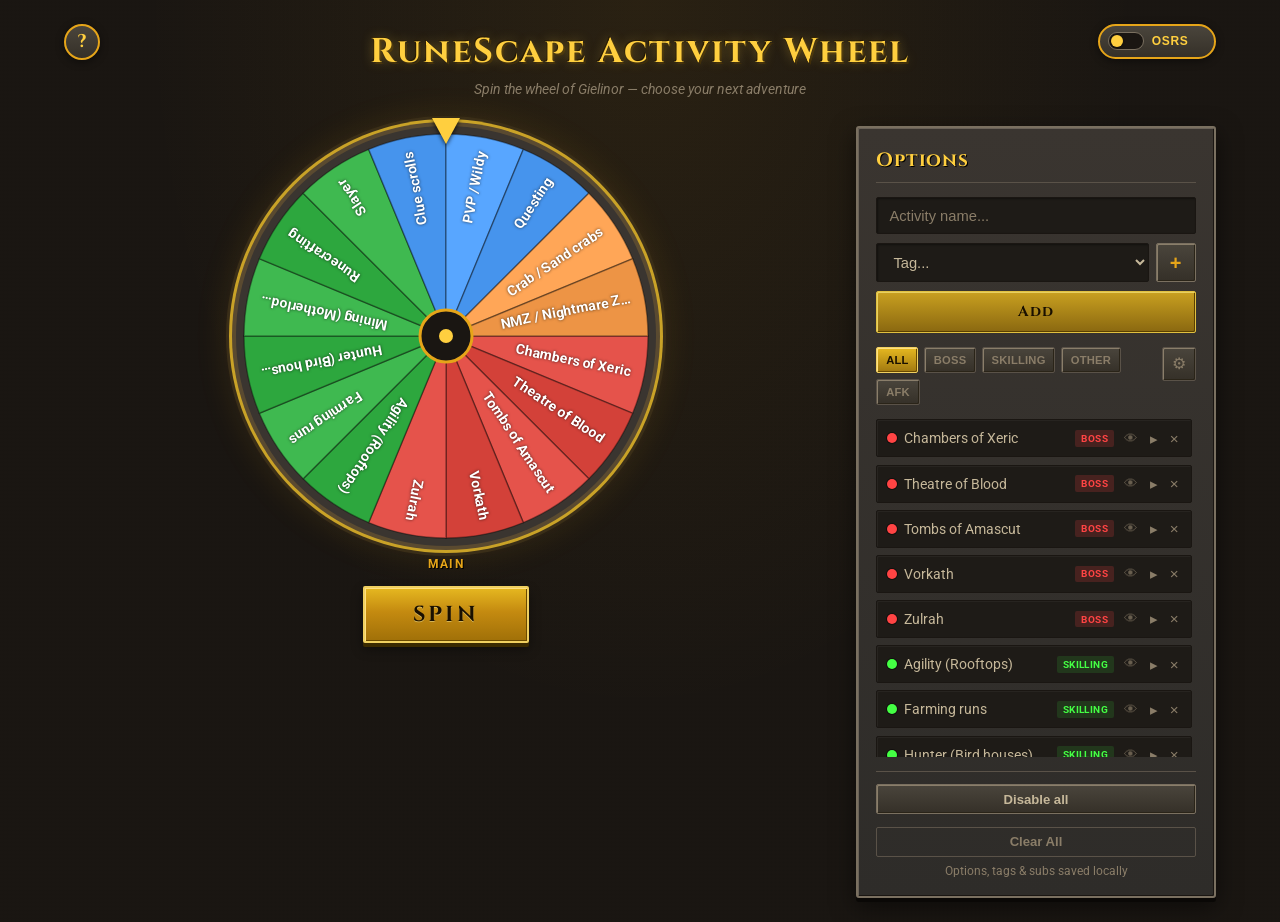
==== wheel.html @ d97ce2a7 "v9" ====
<!DOCTYPE html>
<html lang="en">
<head>
  <meta charset="UTF-8">
  <meta name="viewport" content="width=device-width, initial-scale=1.0">
  <title>RuneScape Activity Wheel</title>
  <style>
:root {
  /* OSRS-inspired palette */
  --bg-dark: #1a1612;
  --bg-panel: #2e2c29;
  --bg-card: #3a3530;
  --bg-input: #1e1b17;
  --border: #5a5248;
  --border-light: #7a7060;
  --border-dark: #1a1612;
  --text: #ffcf3f;
  --text-bright: #ffffa0;
  --text-muted: #c6b89a;
  --text-dim: #8a7d68;
  --accent: #e6a519;
  --accent-bright: #ffcf3f;
  --accent-dark: #b8860b;
  --boss: #ff4444;
  --boss-bg: rgba(255, 68, 68, 0.18);
  --skilling: #44ff44;
  --skilling-bg: rgba(68, 255, 68, 0.12);
  --other: #44aaff;
  --other-bg: rgba(68, 170, 255, 0.15);
  --afk: #ff9040;
  --afk-bg: rgba(255, 144, 64, 0.18);
  --sub: #c080ff;
  --sub-bg: rgba(192, 128, 255, 0.15);
  --danger: #ff3333;
  --radius: 3px;
  --shadow: 0 4px 0 #0a0806, 0 8px 24px rgba(0, 0, 0, 0.55);
  --bevel-light: inset 1px 1px 0 #6a6258, inset -1px -1px 0 #1a1612;
  --bevel-btn: inset 1px 1px 0 #8a7e6a, inset -1px -1px 0 #2a2418;
}

* {
  box-sizing: border-box;
  margin: 0;
  padding: 0;
}

body {
  font-family: 'Roboto', system-ui, sans-serif;
  background: var(--bg-dark);
  color: var(--text-muted);
  min-height: 100vh;
  /* Stone / dirt ground feel */
  background-color: #1a1612;
  background-image:
    radial-gradient(ellipse at 50% 0%, rgba(230, 165, 25, 0.08) 0%, transparent 55%),
    repeating-linear-gradient(
      0deg,
      transparent,
      transparent 3px,
      rgba(0, 0, 0, 0.03) 3px,
      rgba(0, 0, 0, 0.03) 4px
    ),
    repeating-linear-gradient(
      90deg,
      transparent,
      transparent 3px,
      rgba(0, 0, 0, 0.03) 3px,
      rgba(0, 0, 0, 0.03) 4px
    );
}

.app {
  max-width: 1200px;
  margin: 0 auto;
  padding: 1.5rem;
}

.header {
  text-align: center;
  margin-bottom: 1.75rem;
  position: relative;
  padding-top: 0.25rem;
}

.header h1 {
  font-family: 'Cinzel', serif;
  font-size: 2.15rem;
  font-weight: 700;
  color: var(--accent-bright);
  letter-spacing: 0.06em;
  text-shadow:
    0 0 12px rgba(255, 207, 63, 0.35),
    2px 2px 0 #3a2a0a,
    -1px -1px 0 #1a1000;
}

.help-btn {
  position: absolute;
  top: 0;
  left: 0;
  z-index: 20;
  width: 36px;
  height: 36px;
  border-radius: 50%;
  background: linear-gradient(180deg, #4a453c 0%, #353028 100%);
  border: 2px solid var(--accent);
  color: var(--accent-bright);
  font-family: 'Cinzel', serif;
  font-size: 1.15rem;
  font-weight: 700;
  cursor: pointer;
  box-shadow: 0 2px 8px rgba(0, 0, 0, 0.45);
  transition: filter 0.15s, box-shadow 0.15s;
  line-height: 1;
  padding: 0;
}

.help-btn:hover {
  filter: brightness(1.15);
  box-shadow: 0 0 12px rgba(230, 165, 25, 0.35);
}

@media (max-width: 640px) {
  .help-btn {
    position: static;
    margin: 0 auto 0.5rem;
  }
}

body[data-theme="modern"] .help-btn {
  background: var(--bg-card);
  border: 2px solid var(--accent);
  color: var(--accent);
  border-radius: 50%;
  box-shadow: 0 2px 8px rgba(0, 0, 0, 0.3);
  font-family: 'Roboto', system-ui, sans-serif;
}

.modal-card-help {
  width: min(520px, 94vw);
  max-height: min(80vh, 640px);
  display: flex;
  flex-direction: column;
}

.help-body {
  overflow-y: auto;
  padding-right: 0.25rem;
  margin: 0.25rem 0 0.75rem;
  text-align: left;
  flex: 1;
  min-height: 0;
}

.help-section {
  margin-bottom: 1rem;
}

.help-section:last-child {
  margin-bottom: 0.25rem;
}

.help-section h4 {
  font-family: 'Cinzel', serif;
  font-size: 0.95rem;
  color: var(--accent-bright, var(--accent));
  margin: 0 0 0.35rem;
  letter-spacing: 0.03em;
}

.help-section p,
.help-section li {
  font-size: 0.88rem;
  color: var(--text-muted, var(--text-dim));
  line-height: 1.45;
  margin: 0 0 0.35rem;
}

.help-section ul {
  margin: 0.25rem 0 0;
  padding-left: 1.2rem;
}

.help-section li {
  margin-bottom: 0.3rem;
}

.help-section strong {
  color: var(--text, var(--accent-bright));
  font-weight: 600;
}

body[data-theme="modern"] .help-section h4 {
  font-family: 'Roboto', system-ui, sans-serif;
  letter-spacing: 0;
}

.theme-toggle {
  position: absolute;
  top: 0;
  right: 0;
  z-index: 20;
  display: inline-flex;
  align-items: center;
  gap: 0.5rem;
  background: linear-gradient(180deg, #4a453c 0%, #353028 100%);
  border: 2px solid var(--accent);
  border-radius: 20px;
  padding: 0.4rem 0.7rem 0.4rem 0.45rem;
  cursor: pointer;
  color: var(--accent-bright);
  font-size: 0.75rem;
  font-weight: 700;
  letter-spacing: 0.06em;
  text-transform: uppercase;
  transition: filter 0.15s, box-shadow 0.15s;
  box-shadow: 0 2px 8px rgba(0, 0, 0, 0.45);
}

.theme-toggle:hover {
  filter: brightness(1.15);
  box-shadow: 0 0 12px rgba(230, 165, 25, 0.35);
}

.theme-toggle-track {
  width: 36px;
  height: 18px;
  border-radius: 10px;
  background: #1a1612;
  border: 1px solid var(--border-light);
  position: relative;
  flex-shrink: 0;
  transition: background 0.2s;
}

.theme-toggle-thumb {
  position: absolute;
  top: 2px;
  left: 2px;
  width: 12px;
  height: 12px;
  border-radius: 50%;
  background: var(--accent-bright);
  transition: transform 0.2s;
  box-shadow: 0 1px 3px rgba(0, 0, 0, 0.5);
}

body[data-theme="modern"] .theme-toggle-thumb {
  transform: translateX(16px);
}

body[data-theme="modern"] .theme-toggle-track {
  background: var(--accent);
}

.theme-toggle-text {
  min-width: 3.2rem;
  text-align: left;
}

.subtitle {
  color: var(--text-dim);
  margin-top: 0.4rem;
  font-size: 0.9rem;
  font-style: italic;
}

@media (max-width: 640px) {
  .theme-toggle {
    position: static;
    margin: 0 auto 0.75rem;
  }
}

.main {
  display: grid;
  grid-template-columns: 1fr 360px;
  gap: 1.75rem;
  align-items: start;
}

/* Wheels */
.wheel-section {
  display: flex;
  flex-direction: column;
  align-items: center;
  gap: 1.35rem;
}

.wheels-row {
  display: flex;
  align-items: center;
  justify-content: center;
  gap: 2rem;
  flex-wrap: wrap;
}

.wheel-container {
  position: relative;
  display: flex;
  flex-direction: column;
  align-items: center;
}

.wheel-container.main-wheel {
  width: 420px;
  height: 420px;
}

.wheel-container.sub-wheel {
  width: 260px;
  height: 260px;
}

.wheel-container.sub-wheel.hidden {
  display: none;
}

#wheelCanvas {
  border-radius: 50%;
  box-shadow:
    0 0 0 4px #5a4a30,
    0 0 0 7px #c9a227,
    0 0 0 10px #3a2e18,
    0 6px 0 #0a0806,
    0 0 40px rgba(230, 165, 25, 0.2);
  background: var(--bg-card);
  width: 100%;
  height: 100%;
}

#subWheelCanvas {
  border-radius: 50%;
  box-shadow:
    0 0 0 3px #4a3a55,
    0 0 0 6px #a070d0,
    0 0 0 8px #2a1a35,
    0 4px 0 #0a0806,
    0 0 28px rgba(192, 128, 255, 0.25);
  background: var(--bg-card);
  width: 100%;
  height: 100%;
}

.pointer {
  position: absolute;
  top: -8px;
  left: 50%;
  transform: translateX(-50%);
  width: 0;
  height: 0;
  border-left: 14px solid transparent;
  border-right: 14px solid transparent;
  border-top: 26px solid var(--accent-bright);
  filter: drop-shadow(0 2px 2px rgba(0, 0, 0, 0.7));
  z-index: 10;
}

.sub-pointer {
  border-left-width: 11px;
  border-right-width: 11px;
  border-top-width: 18px;
  border-top-color: var(--sub);
}

.wheel-label {
  position: absolute;
  bottom: -1.55rem;
  font-size: 0.72rem;
  font-weight: 700;
  text-transform: uppercase;
  letter-spacing: 0.1em;
  color: var(--accent);
  text-shadow: 1px 1px 0 #000;
}

.spin-btn {
  font-family: 'Cinzel', serif;
  font-size: 1.35rem;
  font-weight: 700;
  letter-spacing: 0.14em;
  padding: 0.75rem 3rem;
  background: linear-gradient(180deg, #e6b820 0%, #c48a10 45%, #a07008 100%);
  color: #1a1000;
  border: 2px solid #f0d060;
  border-radius: 2px;
  cursor: pointer;
  box-shadow:
    inset 1px 1px 0 #ffe080,
    inset -1px -1px 0 #6a4a00,
    0 4px 0 #3a2a00,
    0 6px 12px rgba(0, 0, 0, 0.4);
  transition: transform 0.1s, filter 0.1s, box-shadow 0.1s;
  margin-top: 1.1rem;
  text-shadow: 0 1px 0 rgba(255, 255, 200, 0.4);
}

.spin-btn:hover:not(:disabled) {
  filter: brightness(1.12);
  transform: translateY(-1px);
  box-shadow:
    inset 1px 1px 0 #ffe080,
    inset -1px -1px 0 #6a4a00,
    0 5px 0 #3a2a00,
    0 8px 16px rgba(0, 0, 0, 0.45);
}

.spin-btn:active:not(:disabled) {
  transform: translateY(2px);
  box-shadow:
    inset 1px 1px 0 #6a4a00,
    inset -1px -1px 0 #ffe080,
    0 2px 0 #3a2a00;
}

.spin-btn:disabled {
  opacity: 0.5;
  cursor: not-allowed;
  filter: grayscale(0.3);
}

.spin-row {
  display: flex;
  align-items: center;
  justify-content: center;
  gap: 0.85rem;
  flex-wrap: wrap;
  margin-top: 1.1rem;
}

.spin-btn {
  margin-top: 0;
}

.spin-sub-btn {
  background: linear-gradient(180deg, #b080e0 0%, #7030b0 45%, #502080 100%);
  border-color: #d0a0ff;
  color: #f8f0ff;
  box-shadow:
    inset 1px 1px 0 #e0c0ff,
    inset -1px -1px 0 #402060,
    0 4px 0 #2a1040,
    0 6px 12px rgba(0, 0, 0, 0.4);
  text-shadow: 0 1px 0 rgba(0, 0, 0, 0.35);
  font-size: 1.1rem;
  padding: 0.7rem 2.2rem;
}

.spin-sub-btn:hover:not(:disabled) {
  filter: brightness(1.12);
  box-shadow:
    inset 1px 1px 0 #e0c0ff,
    inset -1px -1px 0 #402060,
    0 5px 0 #2a1040,
    0 8px 16px rgba(0, 0, 0, 0.45);
}

.spin-sub-btn:active:not(:disabled) {
  transform: translateY(2px);
  box-shadow:
    inset 1px 1px 0 #402060,
    inset -1px -1px 0 #e0c0ff,
    0 2px 0 #2a1040;
}

.spin-sub-btn.hidden {
  display: none;
}

body[data-theme="modern"] .spin-sub-btn {
  background: linear-gradient(180deg, #c080ff 0%, #9050d0 100%);
  border: none;
  border-radius: 50px;
  color: #1a1a1a;
  box-shadow: 0 4px 16px rgba(192, 128, 255, 0.4);
  text-shadow: none;
}

body[data-theme="modern"] .spin-sub-btn:hover:not(:disabled) {
  box-shadow: 0 6px 20px rgba(192, 128, 255, 0.5);
  transform: translateY(-2px);
}

body[data-theme="modern"] .spin-sub-btn:active:not(:disabled) {
  transform: translateY(0);
  box-shadow: 0 4px 16px rgba(192, 128, 255, 0.4);
}

/* Result */
.result {
  text-align: center;
  padding: 1rem 1.4rem;
  background: var(--bg-panel);
  border: 2px solid var(--border-light);
  border-radius: var(--radius);
  min-width: 280px;
  box-shadow: var(--bevel-light), var(--shadow);
  animation: fadeIn 0.4s ease;
}

.result.hidden {
  display: none;
}

.result-label {
  display: block;
  font-size: 0.75rem;
  color: var(--text-dim);
  text-transform: uppercase;
  letter-spacing: 0.1em;
  margin-bottom: 0.35rem;
}

.result-main-line {
  display: flex;
  align-items: center;
  justify-content: center;
  gap: 0.55rem;
  flex-wrap: wrap;
}

.result-text {
  font-family: 'Cinzel', serif;
  font-size: 1.4rem;
  font-weight: 600;
  color: var(--text-bright);
  text-shadow: 1px 1px 0 #000;
}

.result-tag {
  display: inline-block;
  padding: 0.18rem 0.6rem;
  border-radius: 2px;
  font-size: 0.7rem;
  font-weight: 700;
  text-transform: uppercase;
  letter-spacing: 0.06em;
}

.result-tag.boss {
  background: var(--boss-bg);
  color: var(--boss);
  border: 1px solid var(--boss);
}

.result-tag.skilling {
  background: var(--skilling-bg);
  color: var(--skilling);
  border: 1px solid var(--skilling);
}

.result-tag.other {
  background: var(--other-bg);
  color: var(--other);
  border: 1px solid var(--other);
}

.result-tag.afk {
  background: var(--afk-bg);
  color: var(--afk);
  border: 1px solid var(--afk);
}

.result-tag.custom {
  border: 1px solid currentColor;
}

.result-sub-line {
  margin-top: 0.5rem;
  display: flex;
  align-items: center;
  justify-content: center;
  gap: 0.4rem;
}

.result-sub-line.hidden {
  display: none;
}

.result-arrow {
  color: var(--sub);
  font-size: 1.1rem;
  font-weight: 700;
}

.result-sub-text {
  font-family: 'Cinzel', serif;
  font-size: 1.15rem;
  font-weight: 600;
  color: var(--sub);
  text-shadow: 1px 1px 0 #000;
}

@keyframes fadeIn {
  from { opacity: 0; transform: translateY(6px); }
  to { opacity: 1; transform: translateY(0); }
}

/* Side panel — stone interface */
.sidepanel {
  background: linear-gradient(180deg, #3a3530 0%, #2e2c29 100%);
  border: 2px solid var(--border-light);
  border-radius: var(--radius);
  padding: 1.15rem;
  display: flex;
  flex-direction: column;
  gap: 0.9rem;
  box-shadow: var(--bevel-light), var(--shadow);
  max-height: calc(100vh - 8rem);
  height: calc(100vh - 8rem);
  position: sticky;
  top: 1.5rem;
  overflow: hidden;
}

.sidepanel h2 {
  font-family: 'Cinzel', serif;
  font-size: 1.2rem;
  color: var(--accent-bright);
  border-bottom: 1px solid var(--border);
  padding-bottom: 0.55rem;
  text-shadow: 1px 1px 0 #000;
  letter-spacing: 0.04em;
}

.add-form {
  display: flex;
  flex-direction: column;
  gap: 0.55rem;
}

.add-form input,
.add-form select {
  background: var(--bg-input);
  border: 1px solid var(--border-dark);
  border-radius: 2px;
  padding: 0.6rem 0.75rem;
  color: var(--text-muted);
  font-size: 0.92rem;
  outline: none;
  box-shadow: inset 1px 1px 2px rgba(0, 0, 0, 0.4);
  transition: border-color 0.15s;
}

.add-form input:focus,
.add-form select:focus {
  border-color: var(--accent);
  color: var(--text-bright);
}

.add-form input::placeholder {
  color: var(--text-dim);
}

.add-form select {
  cursor: pointer;
}

.tag-row {
  display: flex;
  gap: 0.4rem;
}

.tag-row select {
  flex: 1;
}

.new-tag-btn {
  width: 40px;
  flex-shrink: 0;
  background: linear-gradient(180deg, #4a453c 0%, #353028 100%);
  border: 1px solid var(--border-light);
  border-radius: 2px;
  color: var(--accent);
  font-size: 1.25rem;
  font-weight: 700;
  cursor: pointer;
  transition: all 0.15s;
  line-height: 1;
  box-shadow: var(--bevel-btn);
}

.new-tag-btn:hover {
  border-color: var(--accent-bright);
  color: var(--accent-bright);
  background: linear-gradient(180deg, #5a5040 0%, #3a3228 100%);
}

.add-btn {
  background: linear-gradient(180deg, #c9a020 0%, #8a6810 100%);
  color: #1a1000;
  border: 1px solid #e0c040;
  border-radius: 2px;
  padding: 0.65rem;
  font-weight: 700;
  font-size: 0.92rem;
  cursor: pointer;
  transition: filter 0.15s;
  box-shadow: inset 1px 1px 0 #e8d060, inset -1px -1px 0 #5a4000;
  font-family: 'Cinzel', serif;
  letter-spacing: 0.06em;
}

.add-btn:hover {
  filter: brightness(1.12);
}

.filter-row {
  display: flex;
  gap: 0.4rem;
  align-items: flex-start;
}

.filter-bar {
  display: flex;
  gap: 0.35rem;
  flex-wrap: wrap;
  flex: 1;
  min-width: 0; /* allow shrinking so children can ellipsis */
  overflow: hidden;
}

.filter-btn {
  flex: 0 1 auto;
  width: auto;
  max-width: 6.5rem; /* hard cap so long tag names always ellipsize */
  min-width: 0;
  background: linear-gradient(180deg, #4a453c 0%, #353028 100%);
  border: 1px solid var(--border);
  color: var(--text-dim);
  padding: 0.38rem 0.55rem;
  border-radius: 2px;
  font-size: 0.7rem;
  font-weight: 600;
  cursor: pointer;
  transition: all 0.15s;
  box-shadow: var(--bevel-btn);
  text-transform: uppercase;
  letter-spacing: 0.02em;
  overflow: hidden;
  text-overflow: ellipsis;
  white-space: nowrap;
  display: block; /* required for reliable ellipsis on <button> */
  box-sizing: border-box;
}

.filter-btn:hover {
  border-color: var(--border-light);
  color: var(--text-muted);
}

.filter-btn.active {
  background: linear-gradient(180deg, #e6b820 0%, #a07810 100%);
  border-color: #f0d060;
  color: #1a1000;
  box-shadow: inset 1px 1px 0 #ffe080, inset -1px -1px 0 #6a4a00;
}

.manage-tags-btn {
  flex-shrink: 0;
  width: 34px;
  height: 34px;
  background: linear-gradient(180deg, #4a453c 0%, #353028 100%);
  border: 1px solid var(--border);
  border-radius: 2px;
  color: var(--text-dim);
  font-size: 1rem;
  cursor: pointer;
  transition: all 0.15s;
  line-height: 1;
  box-shadow: var(--bevel-btn);
}

.manage-tags-btn:hover {
  border-color: var(--accent);
  color: var(--accent);
}

.options-list {
  list-style: none;
  overflow-y: auto;
  overflow-x: hidden;
  flex: 1 1 auto;
  min-height: 0;
  display: flex;
  flex-direction: column;
  gap: 0.45rem;
  padding-right: 4px;
}

.options-list::-webkit-scrollbar {
  width: 8px;
}

.options-list::-webkit-scrollbar-track {
  background: #1a1612;
  border-radius: 2px;
}

.options-list::-webkit-scrollbar-thumb {
  background: linear-gradient(180deg, #c9a227 0%, #8a6810 100%);
  border-radius: 2px;
  border: 1px solid #5a4a20;
}

/* Option items */
.option-item {
  background: var(--bg-input);
  border: 1px solid var(--border-dark);
  border-radius: 2px;
  overflow: hidden;
  animation: fadeIn 0.25s ease;
  flex-shrink: 0;
  box-shadow: inset 1px 1px 0 rgba(255, 255, 255, 0.04);
}

.option-row {
  display: flex;
  align-items: center;
  gap: 0.45rem;
  padding: 0.5rem 0.6rem;
}

.option-item .tag-dot {
  width: 10px;
  height: 10px;
  border-radius: 50%;
  flex-shrink: 0;
  box-shadow: 0 0 0 1px rgba(0, 0, 0, 0.5);
}

.option-item .tag-dot.boss { background: var(--boss); }
.option-item .tag-dot.skilling { background: var(--skilling); }
.option-item .tag-dot.other { background: var(--other); }
.option-item .tag-dot.afk { background: var(--afk); }

.option-item .name {
  flex: 1;
  font-size: 0.88rem;
  color: var(--text-muted);
  overflow: hidden;
  text-overflow: ellipsis;
  white-space: nowrap;
}

.option-item .tag-label {
  font-size: 0.65rem;
  text-transform: uppercase;
  letter-spacing: 0.04em;
  padding: 0.12rem 0.38rem;
  border-radius: 2px;
  font-weight: 700;
  flex-shrink: 0;
}

.option-item .tag-label.boss {
  background: var(--boss-bg);
  color: var(--boss);
}

.option-item .tag-label.skilling {
  background: var(--skilling-bg);
  color: var(--skilling);
}

.option-item .tag-label.other {
  background: var(--other-bg);
  color: var(--other);
}

.option-item .tag-label.afk {
  background: var(--afk-bg);
  color: var(--afk);
}

.option-item .sub-count {
  font-size: 0.68rem;
  color: var(--sub);
  background: var(--sub-bg);
  border: 1px solid rgba(192, 128, 255, 0.35);
  padding: 0.08rem 0.35rem;
  border-radius: 2px;
  font-weight: 700;
  flex-shrink: 0;
}

.option-item .load-sub-btn {
  background: transparent;
  border: none;
  cursor: pointer;
  font-size: 0.9rem;
  line-height: 1;
  padding: 0.15rem;
  border-radius: 2px;
  flex-shrink: 0;
  opacity: 0.75;
  transition: opacity 0.15s, background 0.15s;
}

.option-item .load-sub-btn:hover {
  opacity: 1;
  background: var(--sub-bg);
}

.option-item .expand-btn,
.option-item .remove-btn {
  background: transparent;
  border: none;
  color: var(--text-dim);
  cursor: pointer;
  font-size: 0.95rem;
  line-height: 1;
  padding: 0.15rem;
  border-radius: 2px;
  transition: color 0.15s, background 0.15s;
  flex-shrink: 0;
}

.option-item .expand-btn:hover {
  color: var(--sub);
  background: var(--sub-bg);
}

.option-item .expand-btn.open {
  color: var(--sub);
}

.option-item .remove-btn:hover {
  color: var(--danger);
  background: rgba(255, 51, 51, 0.15);
}

/* Sub-options */
.subs-panel {
  display: none;
  border-top: 1px solid var(--border-dark);
  background: rgba(0, 0, 0, 0.25);
  padding: 0.55rem 0.65rem 0.7rem;
}

.subs-panel.open {
  display: block;
}

.subs-list {
  list-style: none;
  display: flex;
  flex-direction: column;
  gap: 0.3rem;
  margin-bottom: 0.5rem;
}

.sub-item {
  display: flex;
  align-items: center;
  gap: 0.4rem;
  font-size: 0.82rem;
  padding: 0.28rem 0.4rem;
  background: var(--bg-card);
  border-radius: 2px;
  border: 1px solid transparent;
  color: var(--text-muted);
}

.sub-item .sub-name {
  flex: 1;
  overflow: hidden;
  text-overflow: ellipsis;
  white-space: nowrap;
}

.sub-item .sub-remove {
  background: transparent;
  border: none;
  color: var(--text-dim);
  cursor: pointer;
  font-size: 0.9rem;
  padding: 0 0.12rem;
  border-radius: 2px;
  line-height: 1;
}

.sub-item .sub-remove:hover {
  color: var(--danger);
}

.subs-empty {
  font-size: 0.78rem;
  color: var(--text-dim);
  margin-bottom: 0.45rem;
  font-style: italic;
}

.sub-add-form {
  display: flex;
  gap: 0.35rem;
}

.sub-add-form input {
  flex: 1;
  background: var(--bg-dark);
  border: 1px solid var(--border-dark);
  border-radius: 2px;
  padding: 0.35rem 0.5rem;
  color: var(--text-muted);
  font-size: 0.82rem;
  outline: none;
}

.sub-add-form input:focus {
  border-color: var(--sub);
}

.sub-add-form button {
  background: linear-gradient(180deg, #a070d0 0%, #6030a0 100%);
  color: #f8f0ff;
  border: 1px solid #c090e0;
  border-radius: 2px;
  padding: 0.35rem 0.6rem;
  font-size: 0.75rem;
  font-weight: 700;
  cursor: pointer;
  white-space: nowrap;
}

.sub-add-form button:hover {
  filter: brightness(1.1);
}

.empty-state {
  text-align: center;
  color: var(--text-dim);
  font-size: 0.88rem;
  padding: 2rem 1rem;
}

.sidepanel h2,
.add-form,
.filter-row,
.sidepanel-footer {
  flex-shrink: 0;
}

.sidepanel-footer {
  border-top: 1px solid var(--border);
  padding-top: 0.75rem;
  display: flex;
  flex-direction: column;
  gap: 0.45rem;
  align-items: center;
}

.toggle-all-btn {
  background: linear-gradient(180deg, #4a453c 0%, #353028 100%);
  border: 1px solid var(--border-light);
  color: var(--text-muted);
  padding: 0.4rem 1rem;
  border-radius: 2px;
  font-size: 0.82rem;
  cursor: pointer;
  transition: all 0.15s;
  width: 100%;
  font-weight: 600;
  box-shadow: var(--bevel-btn);
  margin-bottom: 0.35rem;
}

.toggle-all-btn:hover:not(:disabled) {
  border-color: var(--accent);
  color: var(--accent-bright, var(--accent));
}

.toggle-all-btn:disabled {
  opacity: 0.45;
  cursor: not-allowed;
}

body[data-theme="modern"] .toggle-all-btn {
  background: var(--bg-card);
  border: 1px solid var(--border);
  border-radius: 6px;
  box-shadow: none;
  color: var(--text-dim);
}

body[data-theme="modern"] .toggle-all-btn:hover:not(:disabled) {
  border-color: var(--accent);
  color: var(--accent);
}

.option-item.is-hidden {
  opacity: 0.45;
  filter: grayscale(0.55);
}

.option-item.is-hidden .name {
  text-decoration: line-through;
  color: var(--text-dim);
}

.option-item .visibility-btn.is-off {
  opacity: 1;
  color: var(--text-dim);
}

.option-item .visibility-btn {

  background: transparent;
  border: none;
  cursor: pointer;
  font-size: 0.85rem;
  line-height: 1;
  padding: 0.15rem;
  border-radius: 2px;
  flex-shrink: 0;
  opacity: 0.7;
  transition: opacity 0.15s, background 0.15s;
  color: var(--text-dim);
}

.option-item .visibility-btn:hover {
  opacity: 1;
  background: rgba(240, 180, 41, 0.12);
  color: var(--accent-bright, var(--accent));
}

.clear-btn {
  background: transparent;
  border: 1px solid var(--border);
  color: var(--text-dim);
  padding: 0.4rem 1rem;
  border-radius: 2px;
  font-size: 0.82rem;
  cursor: pointer;
  transition: all 0.15s;
  width: 100%;
  font-weight: 600;
}

.clear-btn:hover {
  border-color: var(--danger);
  color: var(--danger);
  background: rgba(255, 51, 51, 0.1);
}

.hint {
  font-size: 0.72rem;
  color: var(--text-dim);
}

/* Modal */
.modal {
  position: fixed;
  inset: 0;
  z-index: 100;
  display: flex;
  align-items: center;
  justify-content: center;
  padding: 1rem;
}

.modal.hidden {
  display: none;
}

.modal-backdrop {
  position: absolute;
  inset: 0;
  background: rgba(10, 8, 6, 0.75);
}

.modal-card {
  position: relative;
  background: linear-gradient(180deg, #3a3530 0%, #2e2c29 100%);
  border: 2px solid var(--border-light);
  border-radius: var(--radius);
  padding: 1.3rem 1.4rem;
  width: 100%;
  max-width: 340px;
  box-shadow: var(--bevel-light), var(--shadow);
  animation: fadeIn 0.2s ease;
}

.modal-card-wide {
  max-width: 400px;
}

.modal-card h3 {
  font-family: 'Cinzel', serif;
  font-size: 1.1rem;
  color: var(--accent-bright);
  margin-bottom: 0.9rem;
  text-shadow: 1px 1px 0 #000;
}

.modal-card input {
  width: 100%;
  background: var(--bg-input);
  border: 1px solid var(--border-dark);
  border-radius: 2px;
  padding: 0.65rem 0.75rem;
  color: var(--text-muted);
  font-size: 0.92rem;
  outline: none;
  margin-bottom: 0.9rem;
  box-shadow: inset 1px 1px 2px rgba(0, 0, 0, 0.4);
}

.modal-card input:focus {
  border-color: var(--accent);
  color: var(--text-bright);
}

.modal-hint {
  font-size: 0.78rem;
  color: var(--text-dim);
  margin-bottom: 0.9rem;
  line-height: 1.4;
}

.modal-actions {
  display: flex;
  gap: 0.5rem;
  justify-content: flex-end;
}

.modal-cancel {
  background: linear-gradient(180deg, #4a453c 0%, #353028 100%);
  border: 1px solid var(--border);
  color: var(--text-dim);
  padding: 0.45rem 0.9rem;
  border-radius: 2px;
  font-size: 0.85rem;
  cursor: pointer;
  font-weight: 600;
  box-shadow: var(--bevel-btn);
}

.modal-cancel:hover {
  border-color: var(--border-light);
  color: var(--text-muted);
}

.modal-confirm {
  background: linear-gradient(180deg, #c9a020 0%, #8a6810 100%);
  border: 1px solid #e0c040;
  color: #1a1000;
  padding: 0.45rem 1rem;
  border-radius: 2px;
  font-size: 0.85rem;
  font-weight: 700;
  cursor: pointer;
  box-shadow: inset 1px 1px 0 #e8d060, inset -1px -1px 0 #5a4000;
}

.modal-confirm:hover {
  filter: brightness(1.1);
}

.manage-tags-list {
  list-style: none;
  display: flex;
  flex-direction: column;
  gap: 0.4rem;
  max-height: 320px;
  overflow-y: auto;
  margin-bottom: 0.9rem;
}

.manage-tag-item {
  display: flex;
  align-items: center;
  gap: 0.55rem;
  background: var(--bg-input);
  border: 1px solid var(--border-dark);
  border-radius: 2px;
  padding: 0.5rem 0.7rem;
}

.manage-tag-dot {
  width: 12px;
  height: 12px;
  border-radius: 50%;
  flex-shrink: 0;
  box-shadow: 0 0 0 1px rgba(0, 0, 0, 0.4);
}

.manage-tag-name {
  flex: 1;
  font-size: 0.88rem;
  font-weight: 600;
  color: var(--text-muted);
}

.manage-tag-meta {
  font-size: 0.68rem;
  color: var(--text-dim);
  text-transform: uppercase;
  letter-spacing: 0.04em;
}

.manage-tag-delete {
  background: transparent;
  border: 1px solid transparent;
  color: var(--text-dim);
  cursor: pointer;
  font-size: 0.8rem;
  font-weight: 600;
  padding: 0.22rem 0.45rem;
  border-radius: 2px;
  transition: all 0.15s;
}

.manage-tag-delete:hover:not(:disabled) {
  color: var(--danger);
  border-color: var(--danger);
  background: rgba(255, 51, 51, 0.1);
}

.manage-tag-delete:disabled {
  opacity: 0.35;
  cursor: not-allowed;
}

.manage-tags-empty {
  text-align: center;
  color: var(--text-dim);
  font-size: 0.88rem;
  padding: 1.4rem 0.5rem;
}

/* Responsive */
@media (max-width: 980px) {
  .main {
    grid-template-columns: 1fr;
  }

  .wheel-container.main-wheel {
    width: 340px;
    height: 340px;
  }

  .wheel-container.sub-wheel {
    width: 220px;
    height: 220px;
  }

  .sidepanel {
    position: static;
    max-height: none;
    height: auto;
    overflow: visible;
  }

  .options-list {
    max-height: 360px;
    min-height: 120px;
  }

  .header h1 {
    font-size: 1.65rem;
  }
}

@media (max-width: 480px) {
  .wheel-container.main-wheel {
    width: 280px;
    height: 280px;
  }

  .wheel-container.sub-wheel {
    width: 180px;
    height: 180px;
  }

  .app {
    padding: 1rem;
  }

  .wheels-row {
    gap: 1.5rem;
  }
}

/* ============================================================
   Modern theme (previous dark UI)
   ============================================================ */
body[data-theme="modern"] {
  --bg-dark: #0d1117;
  --bg-panel: #161b22;
  --bg-card: #21262d;
  --bg-input: #0d1117;
  --border: #30363d;
  --border-light: #484f58;
  --border-dark: #21262d;
  --text: #e6edf3;
  --text-bright: #f0f6fc;
  --text-muted: #e6edf3;
  --text-dim: #8b949e;
  --accent: #f0b429;
  --accent-bright: #f0b429;
  --accent-dark: #d4a017;
  --boss: #e5534b;
  --boss-bg: rgba(229, 83, 75, 0.15);
  --skilling: #3fb950;
  --skilling-bg: rgba(63, 185, 80, 0.15);
  --other: #58a6ff;
  --other-bg: rgba(88, 166, 255, 0.15);
  --afk: #ffa657;
  --afk-bg: rgba(255, 166, 87, 0.15);
  --sub: #d2a8ff;
  --sub-bg: rgba(210, 168, 255, 0.15);
  --danger: #f85149;
  --radius: 10px;
  --shadow: 0 8px 24px rgba(0, 0, 0, 0.4);
  --bevel-light: none;
  --bevel-btn: none;
  background-color: #0d1117;
  background-image:
    radial-gradient(ellipse at 20% 20%, rgba(240, 180, 41, 0.06) 0%, transparent 50%),
    radial-gradient(ellipse at 80% 80%, rgba(88, 166, 255, 0.05) 0%, transparent 50%);
  color: var(--text-muted);
}

body[data-theme="modern"] .header h1 {
  text-shadow: 0 0 20px rgba(240, 180, 41, 0.3);
  letter-spacing: 0.04em;
}

body[data-theme="modern"] .subtitle {
  font-style: normal;
}

body[data-theme="modern"] #wheelCanvas {
  box-shadow: var(--shadow), 0 0 0 5px var(--border), 0 0 36px rgba(240, 180, 41, 0.15);
  border-radius: 50%;
}

body[data-theme="modern"] #subWheelCanvas {
  box-shadow: var(--shadow), 0 0 0 4px var(--border), 0 0 24px rgba(210, 168, 255, 0.2);
}

body[data-theme="modern"] .pointer {
  border-top-color: var(--accent);
}

body[data-theme="modern"] .spin-btn {
  background: linear-gradient(180deg, var(--accent) 0%, #d4a017 100%);
  color: #1a1a1a;
  border: none;
  border-radius: 50px;
  box-shadow: 0 4px 16px rgba(240, 180, 41, 0.4);
  text-shadow: none;
  letter-spacing: 0.12em;
}

body[data-theme="modern"] .spin-btn:hover:not(:disabled) {
  filter: brightness(1.08);
  transform: translateY(-2px);
  box-shadow: 0 6px 20px rgba(240, 180, 41, 0.5);
}

body[data-theme="modern"] .spin-btn:active:not(:disabled) {
  transform: translateY(0);
  box-shadow: 0 4px 16px rgba(240, 180, 41, 0.4);
}

body[data-theme="modern"] .result {
  border: 1px solid var(--border);
  border-radius: var(--radius);
  box-shadow: none;
  background: var(--bg-panel);
}

body[data-theme="modern"] .result-text {
  text-shadow: none;
  color: var(--text);
}

body[data-theme="modern"] .result-sub-text {
  text-shadow: none;
}

body[data-theme="modern"] .result-tag {
  border-radius: 20px;
}

body[data-theme="modern"] .sidepanel {
  background: var(--bg-panel);
  border: 1px solid var(--border);
  border-radius: 12px;
  box-shadow: var(--shadow);
}

body[data-theme="modern"] .sidepanel h2 {
  text-shadow: none;
  color: var(--accent);
}

body[data-theme="modern"] .add-form input,
body[data-theme="modern"] .add-form select {
  background: var(--bg-card);
  border: 1px solid var(--border);
  border-radius: 6px;
  box-shadow: none;
  color: var(--text);
}

body[data-theme="modern"] .add-form input:focus,
body[data-theme="modern"] .add-form select:focus {
  border-color: var(--accent);
}

body[data-theme="modern"] .new-tag-btn {
  background: var(--bg-card);
  border: 1px solid var(--border);
  border-radius: 6px;
  box-shadow: none;
  color: var(--text-dim);
}

body[data-theme="modern"] .new-tag-btn:hover {
  border-color: var(--accent);
  color: var(--accent);
  background: rgba(240, 180, 41, 0.1);
}

body[data-theme="modern"] .add-btn {
  background: var(--accent);
  color: #1a1a1a;
  border: none;
  border-radius: 6px;
  box-shadow: none;
  font-family: 'Roboto', system-ui, sans-serif;
  letter-spacing: 0;
}

body[data-theme="modern"] .filter-btn {
  background: var(--bg-card);
  border: 1px solid var(--border);
  border-radius: 6px;
  box-shadow: none;
  color: var(--text-dim);
  text-transform: none;
  letter-spacing: 0;
  font-weight: 500;
}

body[data-theme="modern"] .filter-btn:hover {
  border-color: var(--text-dim);
  color: var(--text);
}

body[data-theme="modern"] .filter-btn.active {
  background: var(--accent);
  border-color: var(--accent);
  color: #1a1a1a;
  box-shadow: none;
}

body[data-theme="modern"] .manage-tags-btn {
  background: var(--bg-card);
  border: 1px solid var(--border);
  border-radius: 6px;
  box-shadow: none;
}

body[data-theme="modern"] .manage-tags-btn:hover {
  border-color: var(--accent);
  color: var(--accent);
}

body[data-theme="modern"] .option-item {
  background: var(--bg-card);
  border: 1px solid var(--border);
  border-radius: 8px;
  box-shadow: none;
}

body[data-theme="modern"] .option-item .name {
  color: var(--text);
}

body[data-theme="modern"] .option-item .tag-label {
  border-radius: 4px;
}

body[data-theme="modern"] .subs-panel {
  background: rgba(0, 0, 0, 0.2);
  border-top-color: var(--border);
}

body[data-theme="modern"] .sub-item {
  background: var(--bg-panel);
  border-radius: 5px;
  color: var(--text);
}

body[data-theme="modern"] .sub-add-form input {
  background: var(--bg-dark);
  border: 1px solid var(--border);
  border-radius: 5px;
  color: var(--text);
}

body[data-theme="modern"] .sub-add-form button {
  background: var(--sub);
  color: #1a1a1a;
  border: none;
  border-radius: 5px;
}

body[data-theme="modern"] .clear-btn {
  border-radius: 6px;
}

body[data-theme="modern"] .options-list::-webkit-scrollbar-thumb {
  background: var(--border);
  border: none;
  border-radius: 3px;
}

body[data-theme="modern"] .options-list::-webkit-scrollbar-track {
  background: transparent;
}

body[data-theme="modern"] .modal-card {
  background: var(--bg-panel);
  border: 1px solid var(--border);
  border-radius: 12px;
  box-shadow: var(--shadow);
}

body[data-theme="modern"] .modal-card h3 {
  text-shadow: none;
  color: var(--accent);
}

body[data-theme="modern"] .modal-card input {
  background: var(--bg-card);
  border: 1px solid var(--border);
  border-radius: 6px;
  box-shadow: none;
  color: var(--text);
}

body[data-theme="modern"] .modal-cancel {
  background: transparent;
  border: 1px solid var(--border);
  border-radius: 6px;
  box-shadow: none;
}

body[data-theme="modern"] .modal-confirm {
  background: var(--accent);
  border: none;
  border-radius: 6px;
  box-shadow: none;
}

body[data-theme="modern"] .manage-tag-item {
  background: var(--bg-card);
  border: 1px solid var(--border);
  border-radius: 8px;
}

body[data-theme="modern"] .manage-tag-name {
  color: var(--text);
}

body[data-theme="modern"] .theme-toggle {
  border-radius: 20px;
  background: var(--bg-card);
  border: 2px solid var(--accent);
  color: var(--accent);
  box-shadow: 0 2px 8px rgba(0, 0, 0, 0.3);
}

body[data-theme="modern"] .wheel-label {
  color: var(--text-dim);
  text-shadow: none;
}

  </style>
  <link rel="preconnect" href="https://fonts.googleapis.com">
  <link rel="preconnect" href="https://fonts.gstatic.com" crossorigin>
  <link href="https://fonts.googleapis.com/css2?family=Cinzel:wght@400;600;700&family=Roboto:wght@400;500;700&display=swap" rel="stylesheet">
</head>
<body data-theme="osrs">
  <div class="app">
    <header class="header">
      <button type="button" id="helpBtn" class="help-btn" title="Help" aria-label="Open help">?</button>
      <button type="button" id="themeToggle" class="theme-toggle" title="Switch between OSRS and Modern theme" aria-label="Switch theme">
        <span class="theme-toggle-track">
          <span class="theme-toggle-thumb"></span>
        </span>
        <span class="theme-toggle-text" id="themeToggleText">OSRS</span>
      </button>
      <h1>RuneScape Activity Wheel</h1>
      <p class="subtitle">Spin the wheel of Gielinor — choose your next adventure</p>
    </header>

    <main class="main">
      <section class="wheel-section">
        <div class="wheels-row">
          <div class="wheel-container main-wheel">
            <canvas id="wheelCanvas" width="500" height="500"></canvas>
            <div class="pointer"></div>
            <span class="wheel-label">Main</span>
          </div>

          <div id="subWheelWrap" class="wheel-container sub-wheel hidden">
            <canvas id="subWheelCanvas" width="280" height="280"></canvas>
            <div class="pointer sub-pointer"></div>
            <span class="wheel-label" id="subWheelLabel">Sub</span>
          </div>
        </div>

        <div class="spin-row">
          <button id="spinBtn" class="spin-btn">SPIN</button>
          <button id="spinSubBtn" class="spin-btn spin-sub-btn hidden">SPIN SUB</button>
        </div>

        <div id="result" class="result hidden">
          <span class="result-label">Selected:</span>
          <div class="result-main-line">
            <span id="resultText" class="result-text"></span>
            <span id="resultTag" class="result-tag"></span>
          </div>
          <div id="resultSubLine" class="result-sub-line hidden">
            <span class="result-arrow">→</span>
            <span id="resultSubText" class="result-sub-text"></span>
          </div>
        </div>
      </section>

      <aside class="sidepanel">
        <h2>Options</h2>
        
        <form id="addForm" class="add-form">
          <input type="text" id="optionName" placeholder="Activity name..." required maxlength="40" autocomplete="off">
          <div class="tag-row">
            <select id="optionTag" required>
              <!-- filled by JS -->
            </select>
            <button type="button" id="newTagBtn" class="new-tag-btn" title="Create custom tag">+</button>
          </div>
          <button type="submit" class="add-btn">Add</button>
        </form>

        <div class="filter-row">
          <div id="filterBar" class="filter-bar">
            <!-- filled by JS -->
          </div>
          <button type="button" id="manageTagsBtn" class="manage-tags-btn" title="Manage tags">⚙</button>
        </div>

        <ul id="optionsList" class="options-list"></ul>

        <div class="sidepanel-footer">
          <button type="button" id="toggleAllBtn" class="toggle-all-btn">Disable all</button>
          <button id="clearBtn" class="clear-btn">Clear All</button>
          <p class="hint">Options, tags &amp; subs saved locally</p>
        </div>
      </aside>
    </main>
  </div>

  <!-- Create tag modal -->
  <div id="tagModal" class="modal hidden">
    <div class="modal-backdrop" data-close></div>
    <div class="modal-card">
      <h3>Create custom tag</h3>
      <form id="tagForm">
        <input type="text" id="newTagName" placeholder="Tag name..." required maxlength="20" autocomplete="off">
        <div class="modal-actions">
          <button type="button" class="modal-cancel" data-close>Cancel</button>
          <button type="submit" class="modal-confirm">Create</button>
        </div>
      </form>
    </div>
  </div>

  <!-- Manage tags modal -->
  <div id="manageTagsModal" class="modal hidden">
    <div class="modal-backdrop" data-close-manage></div>
    <div class="modal-card modal-card-wide">
      <h3>Manage tags</h3>
      <p class="modal-hint">Built-in tags cannot be deleted. Deleting a custom tag reassigns its activities to <strong>Other</strong>.</p>
      <ul id="manageTagsList" class="manage-tags-list"></ul>
      <div class="modal-actions">
        <button type="button" class="modal-cancel" data-close-manage>Close</button>
      </div>
    </div>
  </div>

  <!-- Help modal -->
  <div id="helpModal" class="modal hidden">
    <div class="modal-backdrop" data-close-help></div>
    <div class="modal-card modal-card-help">
      <h3>How to use</h3>
      <div class="help-body">
        <section class="help-section">
          <h4>Main wheel</h4>
          <p>Press <strong>SPIN</strong> to randomly pick an activity from the options currently on the wheel. The result is whatever lands under the pointer at the top.</p>
        </section>
        <section class="help-section">
          <h4>Sub-wheels</h4>
          <p>Some activities have sub-options (e.g. Runecrafting → specific runes). After the main wheel lands on one of those, a smaller <strong>sub-wheel</strong> appears and spins automatically.</p>
          <ul>
            <li>Click <strong>🎡</strong> on an activity to load its sub-wheel without spinning the main wheel.</li>
            <li>Press <strong>SPIN SUB</strong> to spin the sub-wheel on its own.</li>
            <li>Use <strong>▸</strong> on an activity to expand it and add or remove sub-options.</li>
          </ul>
        </section>
        <section class="help-section">
          <h4>Adding activities</h4>
          <p>Type a name, pick a tag, and click <strong>Add</strong>. Options are saved in your browser (local storage).</p>
        </section>
        <section class="help-section">
          <h4>Tags &amp; filters</h4>
          <ul>
            <li>Built-in tags: <strong>Boss</strong>, <strong>Skilling</strong>, <strong>Other</strong>, <strong>AFK</strong>.</li>
            <li>Click <strong>+</strong> next to the tag dropdown to create a custom tag.</li>
            <li>Click the <strong>⚙</strong> gear to manage or delete custom tags.</li>
            <li>Filter buttons can be multi-selected (e.g. Boss + Skilling). <strong>All</strong> clears the filter.</li>
          </ul>
        </section>
        <section class="help-section">
          <h4>Show / hide activities</h4>
          <ul>
            <li>Click the <strong>👁</strong> eye on a row to hide that activity from the wheel (it stays in the list, greyed out).</li>
            <li>Click the eye again to show it.</li>
            <li><strong>Enable all</strong> / <strong>Disable all</strong> applies only to activities in the <em>current tag filter</em>.</li>
          </ul>
        </section>
        <section class="help-section">
          <h4>Sorting</h4>
          <p>The list is sorted by tag (Boss → Skilling → Other → AFK → custom), then alphabetically by name within each tag.</p>
        </section>
        <section class="help-section">
          <h4>Theme</h4>
          <p>Use the switch in the top-right to toggle between the <strong>OSRS</strong> (stone &amp; gold) theme and the <strong>Modern</strong> dark theme. Your choice is saved.</p>
        </section>
        <section class="help-section">
          <h4>Clear all</h4>
          <p>Removes every activity from the list. This cannot be undone (your tags remain).</p>
        </section>
      </div>
      <div class="modal-actions">
        <button type="button" class="modal-cancel" data-close-help>Close</button>
      </div>
    </div>
  </div>

  <script>
(() => {
  const STORAGE_KEY = 'rs-activity-wheel-options-v3';
  const TAGS_STORAGE_KEY = 'rs-activity-wheel-custom-tags-v3';
  const THEME_STORAGE_KEY = 'rs-activity-wheel-theme';

  // Built-in tags (always available)
  const BUILTIN_TAGS = {
    boss: { id: 'boss', label: 'Boss', color: '#e5534b' },
    skilling: { id: 'skilling', label: 'Skilling', color: '#3fb950' },
    other: { id: 'other', label: 'Other', color: '#58a6ff' },
    afk: { id: 'afk', label: 'AFK', color: '#ffa657' },
  };

  // Palette for custom tags
  const CUSTOM_PALETTE = [
    '#d2a8ff', '#7ee787', '#ff7b72', '#79c0ff',
    '#e3b341', '#f778ba', '#39c5cf', '#a371f7',
    '#56d364', '#f0883e', '#db61a2', '#2f81f7',
  ];

  // Default starter options
  const DEFAULT_OPTIONS = [
    { id: crypto.randomUUID(), name: 'Zulrah', tag: 'boss', subs: [] },
    { id: crypto.randomUUID(), name: 'Vorkath', tag: 'boss', subs: [] },
    { id: crypto.randomUUID(), name: 'Chambers of Xeric', tag: 'boss', subs: [] },
    { id: crypto.randomUUID(), name: 'Theatre of Blood', tag: 'boss', subs: [] },
    { id: crypto.randomUUID(), name: 'Tombs of Amascut', tag: 'boss', subs: [] },
    {
      id: crypto.randomUUID(),
      name: 'Runecrafting',
      tag: 'skilling',
      subs: [
        { id: crypto.randomUUID(), name: 'Blood runes' },
        { id: crypto.randomUUID(), name: 'Soul runes' },
        { id: crypto.randomUUID(), name: 'Wrath runes' },
        { id: crypto.randomUUID(), name: 'Nature runes' },
        { id: crypto.randomUUID(), name: 'Law runes' },
        { id: crypto.randomUUID(), name: 'Death runes' },
      ],
    },
    {
      id: crypto.randomUUID(),
      name: 'Slayer',
      tag: 'skilling',
      subs: [
        { id: crypto.randomUUID(), name: 'Konar' },
        { id: crypto.randomUUID(), name: 'Nieve / Steve' },
        { id: crypto.randomUUID(), name: 'Duradel' },
        { id: crypto.randomUUID(), name: 'Krystilia (Wildy)' },
      ],
    },
    { id: crypto.randomUUID(), name: 'Agility (Rooftops)', tag: 'skilling', subs: [] },
    { id: crypto.randomUUID(), name: 'Farming runs', tag: 'skilling', subs: [] },
    { id: crypto.randomUUID(), name: 'Hunter (Bird houses)', tag: 'skilling', subs: [] },
    { id: crypto.randomUUID(), name: 'Mining (Motherlode)', tag: 'skilling', subs: [] },
    { id: crypto.randomUUID(), name: 'NMZ / Nightmare Zone', tag: 'afk', subs: [] },
    { id: crypto.randomUUID(), name: 'Crab / Sand crabs', tag: 'afk', subs: [] },
    { id: crypto.randomUUID(), name: 'Clue scrolls', tag: 'other', subs: [] },
    { id: crypto.randomUUID(), name: 'Questing', tag: 'other', subs: [] },
    { id: crypto.randomUUID(), name: 'PVP / Wildy', tag: 'other', subs: [] },
  ];

  const SUB_COLORS = [
    '#d2a8ff', '#a5d6ff', '#f0b429', '#7ee787',
    '#ff7b72', '#79c0ff', '#ffa657', '#d2a8ff',
  ];

  // State
  let options = loadOptions();
  let customTags = loadCustomTags(); // { id, label, color }
  let activeFilters = new Set(); // empty = show all tags
  let isSpinning = false;
  let currentRotation = 0;
  let subRotation = 0;
  let expandedId = null;
  let currentSubItems = []; // subs currently on the sub-wheel
  let currentSubParent = null; // parent option for the sub-wheel

  // DOM
  const canvas = document.getElementById('wheelCanvas');
  const ctx = canvas.getContext('2d');
  const subCanvas = document.getElementById('subWheelCanvas');
  const subCtx = subCanvas.getContext('2d');
  const subWheelWrap = document.getElementById('subWheelWrap');
  const spinBtn = document.getElementById('spinBtn');
  const spinSubBtn = document.getElementById('spinSubBtn');
  const subWheelLabel = document.getElementById('subWheelLabel');
  const resultEl = document.getElementById('result');
  const resultText = document.getElementById('resultText');
  const resultTag = document.getElementById('resultTag');
  const resultSubLine = document.getElementById('resultSubLine');
  const resultSubText = document.getElementById('resultSubText');
  const addForm = document.getElementById('addForm');
  const optionNameInput = document.getElementById('optionName');
  const optionTagSelect = document.getElementById('optionTag');
  const optionsList = document.getElementById('optionsList');
  const clearBtn = document.getElementById('clearBtn');
  const filterBar = document.getElementById('filterBar');
  const newTagBtn = document.getElementById('newTagBtn');
  const tagModal = document.getElementById('tagModal');
  const tagForm = document.getElementById('tagForm');
  const newTagNameInput = document.getElementById('newTagName');
  const manageTagsBtn = document.getElementById('manageTagsBtn');
  const manageTagsModal = document.getElementById('manageTagsModal');
  const manageTagsList = document.getElementById('manageTagsList');

  // ---------- Storage ----------
  function loadOptions() {
    try {
      const raw = localStorage.getItem(STORAGE_KEY);
      if (raw) {
        const parsed = JSON.parse(raw);
        if (Array.isArray(parsed) && parsed.length > 0) {
          return parsed.map((o) => ({
            ...o,
            subs: Array.isArray(o.subs) ? o.subs : [],
            enabled: o.enabled !== false,
          }));
        }
      }
    } catch (_) {}
    return DEFAULT_OPTIONS.map((o) => ({
      ...o,
      id: o.id || crypto.randomUUID(),
      subs: (o.subs || []).map((s) => ({ ...s, id: s.id || crypto.randomUUID() })),
      enabled: true,
    }));
  }

  function saveOptions() {
    localStorage.setItem(STORAGE_KEY, JSON.stringify(options));
  }

  function loadCustomTags() {
    try {
      const raw = localStorage.getItem(TAGS_STORAGE_KEY);
      if (raw) {
        const parsed = JSON.parse(raw);
        if (Array.isArray(parsed)) return parsed;
      }
    } catch (_) {}
    return [];
  }

  function saveCustomTags() {
    localStorage.setItem(TAGS_STORAGE_KEY, JSON.stringify(customTags));
  }

  // ---------- Tag helpers ----------
  function getAllTags() {
    // Built-ins first, then custom (by creation order)
    const list = Object.values(BUILTIN_TAGS);
    customTags.forEach((t) => list.push(t));
    return list;
  }

  function getTagInfo(tagId) {
    if (BUILTIN_TAGS[tagId]) return BUILTIN_TAGS[tagId];
    const custom = customTags.find((t) => t.id === tagId);
    if (custom) return custom;
    // Fallback for unknown tags
    return { id: tagId, label: tagId, color: '#8b949e' };
  }

  function getTagColor(tagId) {
    return getTagInfo(tagId).color;
  }

  function getTagLabel(tagId) {
    return getTagInfo(tagId).label;
  }

  function slugify(name) {
    return name
      .trim()
      .toLowerCase()
      .replace(/[^a-z0-9]+/g, '-')
      .replace(/^-|-$/g, '')
      .slice(0, 24) || 'custom';
  }

  function createCustomTag(label) {
    const clean = label.trim();
    if (!clean) return null;

    // Don't duplicate built-in labels (case-insensitive)
    const lower = clean.toLowerCase();
    for (const t of Object.values(BUILTIN_TAGS)) {
      if (t.label.toLowerCase() === lower || t.id === lower) {
        return t.id; // reuse built-in
      }
    }

    // Don't duplicate existing custom
    const existing = customTags.find(
      (t) => t.label.toLowerCase() === lower || t.id === slugify(clean)
    );
    if (existing) return existing.id;

    let id = slugify(clean);
    // Ensure unique id
    let n = 1;
    while (
      BUILTIN_TAGS[id] ||
      customTags.some((t) => t.id === id)
    ) {
      id = `${slugify(clean)}-${n++}`;
    }

    const color = CUSTOM_PALETTE[customTags.length % CUSTOM_PALETTE.length];
    customTags.push({ id, label: clean, color });
    saveCustomTags();
    return id;
  }

  function deleteCustomTag(tagId) {
    if (BUILTIN_TAGS[tagId]) return false; // cannot delete built-ins

    const count = options.filter((o) => o.tag === tagId).length;
    if (count > 0) {
      const ok = confirm(
        `"${getTagLabel(tagId)}" is used by ${count} activit${count === 1 ? 'y' : 'ies'}.\n\nDelete the tag and reassign those activities to Other?`
      );
      if (!ok) return false;
      options.forEach((o) => {
        if (o.tag === tagId) o.tag = 'other';
      });
      saveOptions();
    }

    customTags = customTags.filter((t) => t.id !== tagId);
    saveCustomTags();

    activeFilters.delete(tagId);
    if (optionTagSelect.value === tagId) optionTagSelect.value = '';
    return true;
  }

  // ---------- Filter / list helpers ----------
  const BUILTIN_TAG_ORDER = ['boss', 'skilling', 'other', 'afk'];

  function sortOptions(list) {
    return [...list].sort((a, b) => {
      const aBuiltin = BUILTIN_TAG_ORDER.indexOf(a.tag);
      const bBuiltin = BUILTIN_TAG_ORDER.indexOf(b.tag);
      const aIsBuiltin = aBuiltin >= 0;
      const bIsBuiltin = bBuiltin >= 0;

      if (aIsBuiltin && bIsBuiltin && aBuiltin !== bBuiltin) {
        return aBuiltin - bBuiltin;
      }
      if (aIsBuiltin !== bIsBuiltin) {
        return aIsBuiltin ? -1 : 1;
      }
      // Both custom (or same builtin tag): sort by tag label, then name
      if (a.tag !== b.tag) {
        return getTagLabel(a.tag).localeCompare(getTagLabel(b.tag), undefined, {
          sensitivity: 'base',
        });
      }
      return a.name.localeCompare(b.name, undefined, { sensitivity: 'base' });
    });
  }

  /** Options matching current tag filters (includes disabled). */
  function getTagScopedOptions() {
    if (activeFilters.size === 0) return options;
    return options.filter((o) => activeFilters.has(o.tag));
  }

  /** List options: tag filter only (includes hidden, so they can be un-hidden). */
  function getListOptions() {
    return sortOptions(getTagScopedOptions());
  }

  /** Wheel options: tag filter AND enabled. */
  function getFilteredOptions() {
    return sortOptions(
      getTagScopedOptions().filter((o) => o.enabled !== false)
    );
  }

  // ---------- Drawing ----------
  function drawWheelOn(ctx, canvasEl, items, rotation, colorFn, isSub = false) {
    const cssSize = parseFloat(canvasEl.style.width) || (isSub ? 260 : 420);
    const center = cssSize / 2;
    const radius = center - (isSub ? 6 : 8);

    ctx.clearRect(0, 0, cssSize, cssSize);

    if (items.length === 0) {
      const isOsrs = document.body.getAttribute('data-theme') !== 'modern';
      ctx.beginPath();
      ctx.arc(center, center, radius, 0, Math.PI * 2);
      ctx.fillStyle = isOsrs ? '#2e2c29' : '#21262d';
      ctx.fill();
      ctx.strokeStyle = isOsrs ? '#5a5248' : '#30363d';
      ctx.lineWidth = isSub ? 3 : 4;
      ctx.stroke();
      ctx.fillStyle = isOsrs ? '#8a7d68' : '#8b949e';
      ctx.font = `${isSub ? 13 : 16}px Roboto, sans-serif`;
      ctx.textAlign = 'center';
      ctx.textBaseline = 'middle';
      ctx.fillText(isSub ? 'No subs' : 'Add options!', center, center);
      return;
    }

    const arc = (Math.PI * 2) / items.length;

    items.forEach((item, i) => {
      const start = rotation + i * arc;
      const end = start + arc;

      ctx.beginPath();
      ctx.moveTo(center, center);
      ctx.arc(center, center, radius, start, end);
      ctx.closePath();

      const baseColor = colorFn(item, i);
      ctx.fillStyle = i % 2 === 0 ? baseColor : adjustBrightness(baseColor, -18);
      ctx.fill();

      ctx.strokeStyle = 'rgba(0,0,0,0.35)';
      ctx.lineWidth = 1.5;
      ctx.stroke();

      ctx.save();
      ctx.translate(center, center);
      ctx.rotate(start + arc / 2);
      ctx.textAlign = 'right';
      ctx.textBaseline = 'middle';
      ctx.fillStyle = '#fff';
      const fontSize = Math.min(isSub ? 12 : 14, (isSub ? 160 : 280) / items.length);
      ctx.font = `bold ${fontSize}px Roboto, sans-serif`;
      ctx.shadowColor = 'rgba(0,0,0,0.7)';
      ctx.shadowBlur = 3;

      const maxChars = Math.max(6, Math.floor((isSub ? 18 : 26) - items.length * 0.5));
      let label = item.name;
      if (label.length > maxChars) label = label.slice(0, maxChars - 1) + '…';
      ctx.fillText(label, radius - (isSub ? 10 : 14), 0);
      ctx.restore();
    });

    const isOsrs = document.body.getAttribute('data-theme') !== 'modern';
    const hubFill = isOsrs ? '#1a1612' : '#0d1117';
    const hubStroke = isSub
      ? (isOsrs ? '#c080ff' : '#d2a8ff')
      : (isOsrs ? '#e6a519' : '#f0b429');
    const hubDot = isSub
      ? (isOsrs ? '#c080ff' : '#d2a8ff')
      : (isOsrs ? '#ffcf3f' : '#f0b429');

    const hubR = isSub ? 18 : 26;
    ctx.beginPath();
    ctx.arc(center, center, hubR, 0, Math.PI * 2);
    ctx.fillStyle = hubFill;
    ctx.fill();
    ctx.strokeStyle = hubStroke;
    ctx.lineWidth = isSub ? 2.5 : 3;
    ctx.stroke();

    ctx.beginPath();
    ctx.arc(center, center, isSub ? 5 : 7, 0, Math.PI * 2);
    ctx.fillStyle = hubDot;
    ctx.fill();
  }

  function drawMainWheel() {
    const filtered = getFilteredOptions();
    drawWheelOn(
      ctx,
      canvas,
      filtered,
      currentRotation,
      (opt) => getTagColor(opt.tag),
      false
    );
  }

  function drawSubWheel(subs) {
    drawWheelOn(
      subCtx,
      subCanvas,
      subs,
      subRotation,
      (_, i) => SUB_COLORS[i % SUB_COLORS.length],
      true
    );
  }

  function adjustBrightness(hex, amount) {
    const num = parseInt(hex.slice(1), 16);
    let r = (num >> 16) + amount;
    let g = ((num >> 8) & 0xff) + amount;
    let b = (num & 0xff) + amount;
    r = Math.max(0, Math.min(255, r));
    g = Math.max(0, Math.min(255, g));
    b = Math.max(0, Math.min(255, b));
    return `#${((r << 16) | (g << 8) | b).toString(16).padStart(6, '0')}`;
  }

  // ---------- UI rendering ----------
  function renderTagSelect(selectedId) {
    const tags = getAllTags();
    optionTagSelect.innerHTML =
      `<option value="" disabled ${!selectedId ? 'selected' : ''}>Tag...</option>` +
      tags
        .map(
          (t) =>
            `<option value="${t.id}" ${t.id === selectedId ? 'selected' : ''}>${escapeHtml(t.label)}</option>`
        )
        .join('');
  }

  function renderFilterBar() {
    const tags = getAllTags();
    // Only show tags that are either built-in or actually used / custom
    const usedTagIds = new Set(options.map((o) => o.tag));
    const visible = tags.filter(
      (t) => BUILTIN_TAGS[t.id] || usedTagIds.has(t.id) || customTags.some((c) => c.id === t.id)
    );

    const allActive = activeFilters.size === 0;

    filterBar.innerHTML =
      `<button class="filter-btn ${allActive ? 'active' : ''}" data-filter="all" title="Show all tags">All</button>` +
      visible
        .map((t) => {
          const on = activeFilters.has(t.id);
          const style = on
            ? `background:${t.color};border-color:${t.color};color:#1a1a1a`
            : '';
          return `<button class="filter-btn ${on ? 'active' : ''}" data-filter="${t.id}" title="${escapeHtml(t.label)} (click to toggle)" style="${style}">${escapeHtml(t.label)}</button>`;
        })
        .join('');
  }

  function tagBadgeStyle(tagId) {
    const info = getTagInfo(tagId);
    const isBuiltin = !!BUILTIN_TAGS[tagId];
    if (isBuiltin) return { className: tagId, style: '' };
    // custom — inline color
    return {
      className: 'custom',
      style: `background:${info.color}22;color:${info.color};border:1px solid ${info.color}`,
    };
  }

  function renderList() {
    const filtered = getListOptions();
    optionsList.innerHTML = '';

    if (filtered.length === 0) {
      optionsList.innerHTML = `<li class="empty-state">${
        options.length === 0
          ? 'No options yet. Add some above!'
          : 'No options match this filter.'
      }</li>`;
      return;
    }

    filtered.forEach((opt) => {
      const li = document.createElement('li');
      const isEnabled = opt.enabled !== false;
      li.className = 'option-item' + (isEnabled ? '' : ' is-hidden');
      li.dataset.id = opt.id;

      const subCount = (opt.subs || []).length;
      const isOpen = expandedId === opt.id;
      const badge = tagBadgeStyle(opt.tag);
      const color = getTagColor(opt.tag);
      const label = getTagLabel(opt.tag);
      const visTitle = isEnabled ? 'Hide from wheel' : 'Show on wheel';
      const visIcon = '👁';

      li.innerHTML = `
        <div class="option-row">
          <span class="tag-dot ${BUILTIN_TAGS[opt.tag] ? opt.tag : ''}" style="${
            !BUILTIN_TAGS[opt.tag] ? `background:${color}` : ''
          }"></span>
          <span class="name" title="${escapeHtml(opt.name)}">${escapeHtml(opt.name)}</span>
          ${subCount > 0 ? `<span class="sub-count">${subCount}</span>` : ''}
          <span class="tag-label ${badge.className}" style="${badge.style}">${escapeHtml(label)}</span>
          ${subCount > 0 && isEnabled ? `<button class="load-sub-btn" title="Load sub-wheel" data-action="load-sub" data-id="${opt.id}">🎡</button>` : ''}
          <button class="visibility-btn ${isEnabled ? '' : 'is-off'}" title="${visTitle}" data-action="toggle-visibility" data-id="${opt.id}">${visIcon}</button>
          <button class="expand-btn ${isOpen ? 'open' : ''}" title="Sub-options" data-action="expand" data-id="${opt.id}">
            ${isOpen ? '▾' : '▸'}
          </button>
          <button class="remove-btn" title="Remove" data-action="remove" data-id="${opt.id}">×</button>
        </div>
        <div class="subs-panel ${isOpen ? 'open' : ''}" data-id="${opt.id}">
          ${renderSubsPanel(opt)}
        </div>
      `;
      optionsList.appendChild(li);
    });
  }

  function renderSubsPanel(opt) {
    const subs = opt.subs || [];
    let html = '';

    if (subs.length === 0) {
      html += `<p class="subs-empty">No sub-options yet</p>`;
    } else {
      html += `<ul class="subs-list">`;
      subs.forEach((s) => {
        html += `
          <li class="sub-item">
            <span class="sub-name">${escapeHtml(s.name)}</span>
            <button class="sub-remove" data-action="remove-sub" data-parent="${opt.id}" data-sub="${s.id}" title="Remove">×</button>
          </li>
        `;
      });
      html += `</ul>`;
    }

    html += `
      <form class="sub-add-form" data-parent="${opt.id}">
        <input type="text" placeholder="Add sub-option..." maxlength="40" required autocomplete="off">
        <button type="submit">Add</button>
      </form>
    `;
    return html;
  }

  function escapeHtml(str) {
    const div = document.createElement('div');
    div.textContent = str;
    return div.innerHTML;
  }

  function updateToggleAllBtn() {
    const btn = document.getElementById('toggleAllBtn');
    if (!btn) return;
    const scoped = getTagScopedOptions();
    if (scoped.length === 0) {
      btn.disabled = true;
      btn.textContent = 'Disable all';
      return;
    }
    btn.disabled = false;
    const allEnabled = scoped.every((o) => o.enabled !== false);
    btn.textContent = allEnabled ? 'Disable all' : 'Enable all';
  }

  function updateUI() {
    renderTagSelect(optionTagSelect.value || '');
    renderFilterBar();
    drawMainWheel();
    renderList();
    updateToggleAllBtn();
    spinBtn.disabled = getFilteredOptions().length === 0 || isSpinning;
  }

  // ---------- Spin ----------
  function normalizeAngle(a) {
    const tau = Math.PI * 2;
    return ((a % tau) + tau) % tau;
  }

  /** Index of the segment under the top pointer (-π/2) given current rotation. */
  function getIndexAtPointer(rotation, itemCount) {
    if (itemCount <= 0) return 0;
    const tau = Math.PI * 2;
    const arc = tau / itemCount;
    // Angle of pointer relative to where segment 0 starts
    const relative = normalizeAngle(-Math.PI / 2 - rotation);
    // Tiny epsilon avoids floating-point landing exactly on a boundary
    let idx = Math.floor((relative + 1e-9) / arc);
    if (idx >= itemCount) idx = 0;
    return idx;
  }

  /**
   * Compute a final rotation so segment targetIndex's center sits under the top pointer.
   * Always spins in the same direction (negative delta) with several full turns.
   */
  function computeTargetRotation(current, itemCount, targetIndex) {
    const tau = Math.PI * 2;
    const arc = tau / itemCount;
    // Segment i center is at rotation + i*arc + arc/2. Put that at the top (-π/2).
    const targetRot = -Math.PI / 2 - targetIndex * arc - arc / 2;
    // delta so current+delta ≡ targetRot (mod τ), preferring negative (consistent spin dir)
    let delta = targetRot - current;
    // Map into (-τ, 0]
    delta = delta - Math.ceil(delta / tau) * tau;
    if (Math.abs(delta) < 1e-10) delta = -tau;
    const extraSpins = 5 + Math.random() * 4;
    return current + delta - extraSpins * tau;
  }

  function animateSpin({ startRot, endRot, duration, onFrame, onDone }) {
    const startTime = performance.now();
    function easeOutCubic(t) {
      return 1 - Math.pow(1 - t, 3);
    }
    function frame(now) {
      const t = Math.min(1, (now - startTime) / duration);
      const eased = easeOutCubic(t);
      const rot = startRot + (endRot - startRot) * eased;
      onFrame(rot);
      if (t < 1) requestAnimationFrame(frame);
      else onDone(endRot);
    }
    requestAnimationFrame(frame);
  }

  function setSpinning(active) {
    isSpinning = active;
    spinBtn.disabled = active || getFilteredOptions().length === 0;
    if (spinSubBtn) {
      spinSubBtn.disabled = active || currentSubItems.length === 0;
    }
  }

  function showSubWheel(parentOpt) {
    const subs = (parentOpt && parentOpt.subs) || [];
    if (subs.length === 0) {
      hideSubWheel();
      return;
    }
    currentSubParent = parentOpt;
    currentSubItems = [...subs];
    subRotation = 0;
    subWheelWrap.classList.remove('hidden');
    if (subWheelLabel) {
      subWheelLabel.textContent = parentOpt.name.length > 14
        ? parentOpt.name.slice(0, 13) + '…'
        : parentOpt.name;
    }
    if (spinSubBtn) {
      spinSubBtn.classList.remove('hidden');
      spinSubBtn.disabled = isSpinning || currentSubItems.length === 0;
    }
    // Wait a frame so layout knows the sub-wheel is visible, then size + draw
    requestAnimationFrame(() => {
      resizeCanvases();
      drawSubWheel(currentSubItems);
    });
  }

  function hideSubWheel() {
    currentSubParent = null;
    currentSubItems = [];
    subWheelWrap.classList.add('hidden');
    if (spinSubBtn) spinSubBtn.classList.add('hidden');
    resultSubLine.classList.add('hidden');
  }

  function spin() {
    const filtered = getFilteredOptions();
    if (filtered.length === 0 || isSpinning) return;

    setSpinning(true);
    resultEl.classList.add('hidden');
    resultSubLine.classList.add('hidden');
    // Keep sub-wheel if user loaded one manually; hide only when starting a full main spin
    // (will re-show if result has subs)
    hideSubWheel();

    const randomIndex = Math.floor(Math.random() * filtered.length);
    const endRotation = computeTargetRotation(
      currentRotation,
      filtered.length,
      randomIndex
    );
    const duration = 4200 + Math.random() * 1200;

    animateSpin({
      startRot: currentRotation,
      endRot: endRotation,
      duration,
      onFrame: (rot) => {
        currentRotation = rot;
        drawMainWheel();
      },
      onDone: (finalRot) => {
        currentRotation = finalRot;
        drawMainWheel();
        // Trust the visual position under the pointer, not the pre-chosen index
        const landed = getIndexAtPointer(finalRot, filtered.length);
        handleMainResult(filtered[landed]);
      },
    });
  }

  function spinSub() {
    if (isSpinning || currentSubItems.length === 0) return;

    setSpinning(true);
    resultSubLine.classList.add('hidden');

    const randomIndex = Math.floor(Math.random() * currentSubItems.length);
    const endRotation = computeTargetRotation(
      subRotation,
      currentSubItems.length,
      randomIndex
    );
    const duration = 2800 + Math.random() * 1000;

    animateSpin({
      startRot: subRotation,
      endRot: endRotation,
      duration,
      onFrame: (rot) => {
        subRotation = rot;
        drawSubWheel(currentSubItems);
      },
      onDone: (finalRot) => {
        subRotation = finalRot;
        drawSubWheel(currentSubItems);
        const landed = getIndexAtPointer(finalRot, currentSubItems.length);
        const subSelected = currentSubItems[landed];
        // If no main result yet, show parent + sub
        if (currentSubParent) {
          resultText.textContent = currentSubParent.name;
          const info = getTagInfo(currentSubParent.tag);
          resultTag.textContent = info.label;
          if (BUILTIN_TAGS[currentSubParent.tag]) {
            resultTag.className = `result-tag ${currentSubParent.tag}`;
            resultTag.style.cssText = '';
          } else {
            resultTag.className = 'result-tag custom';
            resultTag.style.cssText = `background:${info.color}22;color:${info.color};border:1px solid ${info.color}`;
          }
          resultEl.classList.remove('hidden');
        }
        resultSubText.textContent = subSelected.name;
        resultSubLine.classList.remove('hidden');
        setSpinning(false);
      },
    });
  }

  function handleMainResult(selected) {
    resultText.textContent = selected.name;

    const info = getTagInfo(selected.tag);
    resultTag.textContent = info.label;
    if (BUILTIN_TAGS[selected.tag]) {
      resultTag.className = `result-tag ${selected.tag}`;
      resultTag.style.cssText = '';
    } else {
      resultTag.className = 'result-tag custom';
      resultTag.style.cssText = `background:${info.color}22;color:${info.color};border:1px solid ${info.color}`;
    }
    resultEl.classList.remove('hidden');
    resultSubLine.classList.add('hidden');

    const subs = selected.subs || [];
    if (subs.length === 0) {
      setSpinning(false);
      return;
    }

    showSubWheel(selected);

    // Auto-spin sub after a short pause
    setTimeout(() => {
      if (currentSubItems.length === 0) {
        setSpinning(false);
        return;
      }
      setSpinning(true);
      const subIndex = Math.floor(Math.random() * currentSubItems.length);
      const endSubRot = computeTargetRotation(
        subRotation,
        currentSubItems.length,
        subIndex
      );
      const subDuration = 2800 + Math.random() * 1000;

      animateSpin({
        startRot: subRotation,
        endRot: endSubRot,
        duration: subDuration,
        onFrame: (rot) => {
          subRotation = rot;
          drawSubWheel(currentSubItems);
        },
        onDone: (finalRot) => {
          subRotation = finalRot;
          drawSubWheel(currentSubItems);
          const landed = getIndexAtPointer(finalRot, currentSubItems.length);
          resultSubText.textContent = currentSubItems[landed].name;
          resultSubLine.classList.remove('hidden');
          setSpinning(false);
        },
      });
    }, 400);
  }

  // ---------- Events ----------
  spinBtn.addEventListener('click', spin);
  if (spinSubBtn) spinSubBtn.addEventListener('click', spinSub);

  addForm.addEventListener('submit', (e) => {
    e.preventDefault();
    const name = optionNameInput.value.trim();
    const tag = optionTagSelect.value;
    if (!name || !tag) return;

    options.push({
      id: crypto.randomUUID(),
      name,
      tag,
      subs: [],
      enabled: true,
    });
    saveOptions();
    optionNameInput.value = '';
    optionTagSelect.selectedIndex = 0;
    updateUI();
    optionNameInput.focus();
  });

  optionsList.addEventListener('click', (e) => {
    const btn = e.target.closest('[data-action]');
    if (!btn) return;

    const action = btn.dataset.action;
    const id = btn.dataset.id;

    if (action === 'remove') {
      options = options.filter((o) => o.id !== id);
      if (expandedId === id) expandedId = null;
      saveOptions();
      updateUI();
      return;
    }

    if (action === 'expand') {
      expandedId = expandedId === id ? null : id;
      renderList();
      return;
    }

    if (action === 'toggle-visibility') {
      const opt = options.find((o) => o.id === id);
      if (opt) {
        opt.enabled = opt.enabled === false;
        saveOptions();
        updateUI();
      }
      return;
    }

    if (action === 'load-sub') {
      const opt = options.find((o) => o.id === id);
      if (opt && (opt.subs || []).length > 0) {
        showSubWheel(opt);
        // Reflect parent in result area (cleared sub line until they spin)
        resultText.textContent = opt.name;
        const info = getTagInfo(opt.tag);
        resultTag.textContent = info.label;
        if (BUILTIN_TAGS[opt.tag]) {
          resultTag.className = `result-tag ${opt.tag}`;
          resultTag.style.cssText = '';
        } else {
          resultTag.className = 'result-tag custom';
          resultTag.style.cssText = `background:${info.color}22;color:${info.color};border:1px solid ${info.color}`;
        }
        resultEl.classList.remove('hidden');
        resultSubLine.classList.add('hidden');
      }
      return;
    }

    if (action === 'remove-sub') {
      const parentId = btn.dataset.parent;
      const subId = btn.dataset.sub;
      const parent = options.find((o) => o.id === parentId);
      if (parent) {
        parent.subs = (parent.subs || []).filter((s) => s.id !== subId);
        saveOptions();
        renderList();
      }
    }
  });

  optionsList.addEventListener('submit', (e) => {
    const form = e.target.closest('.sub-add-form');
    if (!form) return;
    e.preventDefault();

    const parentId = form.dataset.parent;
    const input = form.querySelector('input');
    const name = input.value.trim();
    if (!name) return;

    const parent = options.find((o) => o.id === parentId);
    if (parent) {
      if (!parent.subs) parent.subs = [];
      parent.subs.push({ id: crypto.randomUUID(), name });
      saveOptions();
      input.value = '';
      expandedId = parentId;
      renderList();
      const newInput = optionsList.querySelector(
        `.sub-add-form[data-parent="${parentId}"] input`
      );
      if (newInput) newInput.focus();
    }
  });

  clearBtn.addEventListener('click', () => {
    if (options.length === 0) return;
    if (!confirm('Remove all options? This cannot be undone.')) return;
    options = [];
    expandedId = null;
    saveOptions();
    subWheelWrap.classList.add('hidden');
    updateUI();
  });

  const toggleAllBtn = document.getElementById('toggleAllBtn');
  if (toggleAllBtn) {
    toggleAllBtn.addEventListener('click', () => {
      const scoped = getTagScopedOptions();
      if (scoped.length === 0) return;
      const allEnabled = scoped.every((o) => o.enabled !== false);
      const next = !allEnabled; // only disable when everything is on; otherwise enable all
      scoped.forEach((o) => {
        o.enabled = next;
      });
      saveOptions();
      updateUI();
    });
  }

  filterBar.addEventListener('click', (e) => {
    const btn = e.target.closest('.filter-btn');
    if (!btn) return;
    const id = btn.dataset.filter;

    if (id === 'all') {
      activeFilters.clear();
    } else if (activeFilters.has(id)) {
      activeFilters.delete(id);
    } else {
      activeFilters.add(id);
    }

    expandedId = null;
    updateUI();
  });

  // Create tag modal
  function openTagModal() {
    tagModal.classList.remove('hidden');
    newTagNameInput.value = '';
    newTagNameInput.focus();
  }

  function closeTagModal() {
    tagModal.classList.add('hidden');
  }

  newTagBtn.addEventListener('click', openTagModal);

  tagModal.addEventListener('click', (e) => {
    if (e.target.hasAttribute('data-close')) closeTagModal();
  });

  tagForm.addEventListener('submit', (e) => {
    e.preventDefault();
    const name = newTagNameInput.value.trim();
    if (!name) return;
    const id = createCustomTag(name);
    closeTagModal();
    updateUI();
    optionTagSelect.value = id;
  });

  // Manage tags modal
  function renderManageTagsList() {
    const builtins = Object.values(BUILTIN_TAGS);
    const customs = customTags;

    if (builtins.length === 0 && customs.length === 0) {
      manageTagsList.innerHTML = `<li class="manage-tags-empty">No tags</li>`;
      return;
    }

    let html = '';

    builtins.forEach((t) => {
      const count = options.filter((o) => o.tag === t.id).length;
      html += `
        <li class="manage-tag-item">
          <span class="manage-tag-dot" style="background:${t.color}"></span>
          <span class="manage-tag-name">${escapeHtml(t.label)}</span>
          <span class="manage-tag-meta">${count} · built-in</span>
          <button class="manage-tag-delete" disabled title="Built-in tags cannot be deleted">Delete</button>
        </li>
      `;
    });

    if (customs.length === 0) {
      html += `<li class="manage-tags-empty" style="padding:0.8rem 0.5rem">No custom tags yet. Create one with the + button.</li>`;
    } else {
      customs.forEach((t) => {
        const count = options.filter((o) => o.tag === t.id).length;
        html += `
          <li class="manage-tag-item">
            <span class="manage-tag-dot" style="background:${t.color}"></span>
            <span class="manage-tag-name">${escapeHtml(t.label)}</span>
            <span class="manage-tag-meta">${count} activit${count === 1 ? 'y' : 'ies'}</span>
            <button class="manage-tag-delete" data-delete-tag="${t.id}" title="Delete tag">Delete</button>
          </li>
        `;
      });
    }

    manageTagsList.innerHTML = html;
  }

  function openManageTagsModal() {
    renderManageTagsList();
    manageTagsModal.classList.remove('hidden');
  }

  function closeManageTagsModal() {
    manageTagsModal.classList.add('hidden');
  }

  manageTagsBtn.addEventListener('click', openManageTagsModal);

  manageTagsModal.addEventListener('click', (e) => {
    if (e.target.hasAttribute('data-close-manage')) {
      closeManageTagsModal();
      return;
    }
    const delBtn = e.target.closest('[data-delete-tag]');
    if (delBtn) {
      const tagId = delBtn.dataset.deleteTag;
      if (deleteCustomTag(tagId)) {
        renderManageTagsList();
        updateUI();
      }
    }
  });

  document.addEventListener('keydown', (e) => {
    if (e.key !== 'Escape') return;
    if (!tagModal.classList.contains('hidden')) closeTagModal();
    if (!manageTagsModal.classList.contains('hidden')) closeManageTagsModal();
    const helpModalEl = document.getElementById('helpModal');
    if (helpModalEl && !helpModalEl.classList.contains('hidden')) {
      helpModalEl.classList.add('hidden');
    }
  });

  // ---------- Canvas sizing ----------
  function resizeCanvases() {
    const dpr = window.devicePixelRatio || 1;

    const mainContainer = canvas.parentElement;
    const mainSize = Math.min(420, mainContainer.clientWidth || 420);
    canvas.width = mainSize * dpr;
    canvas.height = mainSize * dpr;
    canvas.style.width = mainSize + 'px';
    canvas.style.height = mainSize + 'px';
    ctx.setTransform(dpr, 0, 0, dpr, 0, 0);

    const subContainer = subCanvas.parentElement;
    const subSize = Math.min(260, subContainer.clientWidth || 260);
    subCanvas.width = subSize * dpr;
    subCanvas.height = subSize * dpr;
    subCanvas.style.width = subSize + 'px';
    subCanvas.style.height = subSize + 'px';
    subCtx.setTransform(dpr, 0, 0, dpr, 0, 0);

    drawMainWheel();
    if (currentSubItems.length > 0 && !subWheelWrap.classList.contains('hidden')) {
      drawSubWheel(currentSubItems);
    }
  }

  window.addEventListener('resize', resizeCanvases);



  // Help modal
  const helpBtn = document.getElementById('helpBtn');
  const helpModal = document.getElementById('helpModal');

  function openHelpModal() {
    if (helpModal) helpModal.classList.remove('hidden');
  }

  function closeHelpModal() {
    if (helpModal) helpModal.classList.add('hidden');
  }

  if (helpBtn) helpBtn.addEventListener('click', openHelpModal);
  if (helpModal) {
    helpModal.addEventListener('click', (e) => {
      if (e.target.matches('[data-close-help]') || e.target.closest('[data-close-help]')) {
        closeHelpModal();
      }
    });
  }

  // ---------- Theme ----------
  const themeToggle = document.getElementById('themeToggle');
  const themeToggleText = document.getElementById('themeToggleText');

  function applyTheme(theme) {
    const next = theme === 'modern' ? 'modern' : 'osrs';
    document.body.setAttribute('data-theme', next);
    if (themeToggleText) {
      themeToggleText.textContent = next === 'modern' ? 'Modern' : 'OSRS';
    }
    localStorage.setItem(THEME_STORAGE_KEY, next);
    // Redraw wheels so hub colors match theme
    drawMainWheel();
    if (currentSubItems.length > 0 && !subWheelWrap.classList.contains('hidden')) {
      drawSubWheel(currentSubItems);
    }
  }

  function loadTheme() {
    try {
      const saved = localStorage.getItem(THEME_STORAGE_KEY);
      if (saved === 'modern' || saved === 'osrs') return saved;
    } catch (_) {}
    return 'osrs';
  }

  if (themeToggle) {
    themeToggle.addEventListener('click', () => {
      const current = document.body.getAttribute('data-theme') || 'osrs';
      applyTheme(current === 'osrs' ? 'modern' : 'osrs');
    });
  }

  // Init
  applyTheme(loadTheme());
  resizeCanvases();
  updateUI();
})();

  </script>
</body>
</html>
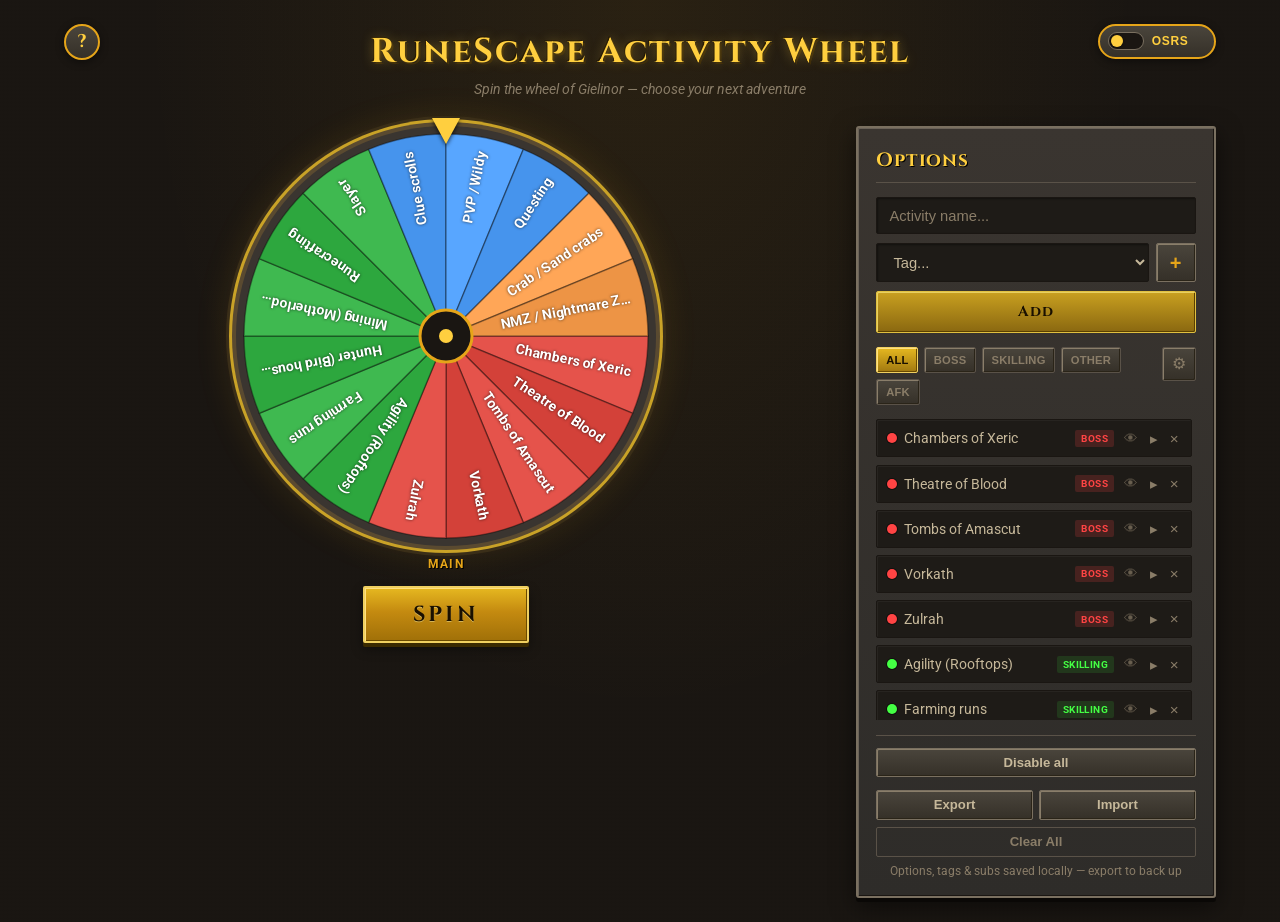
==== commit 7bc40df6: "add import/export function" ====
--- a/wheel.html
+++ b/wheel.html
@@ -4,6 +4,9 @@
   <meta charset="UTF-8">
   <meta name="viewport" content="width=device-width, initial-scale=1.0">
   <title>RuneScape Activity Wheel</title>
+  <link rel="preconnect" href="https://fonts.googleapis.com">
+  <link rel="preconnect" href="https://fonts.gstatic.com" crossorigin>
+  <link href="https://fonts.googleapis.com/css2?family=Cinzel:wght@400;600;700&family=Roboto:wght@400;500;700&display=swap" rel="stylesheet">
   <style>
 :root {
   /* OSRS-inspired palette */
@@ -1122,6 +1125,44 @@
   opacity: 1;
   background: rgba(240, 180, 41, 0.12);
   color: var(--accent-bright, var(--accent));
+}
+
+.io-row {
+  display: flex;
+  gap: 0.4rem;
+  width: 100%;
+}
+
+.io-btn {
+  flex: 1;
+  background: linear-gradient(180deg, #4a453c 0%, #353028 100%);
+  border: 1px solid var(--border-light);
+  color: var(--text-muted);
+  padding: 0.4rem 0.75rem;
+  border-radius: 2px;
+  font-size: 0.82rem;
+  font-weight: 600;
+  cursor: pointer;
+  transition: all 0.15s;
+  box-shadow: var(--bevel-btn);
+}
+
+.io-btn:hover {
+  border-color: var(--accent);
+  color: var(--accent-bright, var(--accent));
+}
+
+body[data-theme="modern"] .io-btn {
+  background: var(--bg-card);
+  border: 1px solid var(--border);
+  border-radius: 6px;
+  box-shadow: none;
+  color: var(--text-dim);
+}
+
+body[data-theme="modern"] .io-btn:hover {
+  border-color: var(--accent);
+  color: var(--accent);
 }
 
 .clear-btn {
@@ -1682,9 +1723,6 @@
 }
 
   </style>
-  <link rel="preconnect" href="https://fonts.googleapis.com">
-  <link rel="preconnect" href="https://fonts.gstatic.com" crossorigin>
-  <link href="https://fonts.googleapis.com/css2?family=Cinzel:wght@400;600;700&family=Roboto:wght@400;500;700&display=swap" rel="stylesheet">
 </head>
 <body data-theme="osrs">
   <div class="app">
@@ -1759,8 +1797,13 @@
 
         <div class="sidepanel-footer">
           <button type="button" id="toggleAllBtn" class="toggle-all-btn">Disable all</button>
+          <div class="io-row">
+            <button type="button" id="exportBtn" class="io-btn" title="Export all settings as JSON">Export</button>
+            <button type="button" id="importBtn" class="io-btn" title="Import settings from a JSON file">Import</button>
+            <input type="file" id="importFile" accept="application/json,.json" hidden>
+          </div>
           <button id="clearBtn" class="clear-btn">Clear All</button>
-          <p class="hint">Options, tags &amp; subs saved locally</p>
+          <p class="hint">Options, tags &amp; subs saved locally — export to back up</p>
         </div>
       </aside>
     </main>
@@ -1843,6 +1886,10 @@
           <p>Use the switch in the top-right to toggle between the <strong>OSRS</strong> (stone &amp; gold) theme and the <strong>Modern</strong> dark theme. Your choice is saved.</p>
         </section>
         <section class="help-section">
+          <h4>Import &amp; export</h4>
+          <p><strong>Export</strong> downloads a JSON file with your activities, sub-options, custom tags, visibility, and theme. <strong>Import</strong> replaces your current data with a previously exported file (you will be asked to confirm).</p>
+        </section>
+        <section class="help-section">
           <h4>Clear all</h4>
           <p>Removes every activity from the list. This cannot be undone (your tags remain).</p>
         </section>
@@ -2761,6 +2808,142 @@
     }
   });
 
+
+  // ---------- Import / Export ----------
+  const EXPORT_VERSION = 1;
+
+  function buildExportPayload() {
+    return {
+      version: EXPORT_VERSION,
+      exportedAt: new Date().toISOString(),
+      theme: document.body.getAttribute('data-theme') || 'osrs',
+      customTags: customTags,
+      options: options,
+    };
+  }
+
+  function downloadExport() {
+    const payload = buildExportPayload();
+    const blob = new Blob([JSON.stringify(payload, null, 2)], {
+      type: 'application/json',
+    });
+    const url = URL.createObjectURL(blob);
+    const a = document.createElement('a');
+    const stamp = new Date().toISOString().slice(0, 10);
+    a.href = url;
+    a.download = `rs-activity-wheel-backup-${stamp}.json`;
+    document.body.appendChild(a);
+    a.click();
+    a.remove();
+    URL.revokeObjectURL(url);
+  }
+
+  function normalizeImportedOptions(list) {
+    if (!Array.isArray(list)) return null;
+    return list.map((o) => ({
+      id: o.id || crypto.randomUUID(),
+      name: String(o.name || '').trim() || 'Untitled',
+      tag: o.tag || 'other',
+      enabled: o.enabled !== false,
+      subs: Array.isArray(o.subs)
+        ? o.subs.map((s) => ({
+            id: s.id || crypto.randomUUID(),
+            name: String(s.name || '').trim() || 'Untitled',
+          }))
+        : [],
+    }));
+  }
+
+  function normalizeImportedTags(list) {
+    if (!Array.isArray(list)) return [];
+    return list
+      .filter((t) => t && t.id && t.label)
+      .map((t) => ({
+        id: String(t.id),
+        label: String(t.label).trim(),
+        color: t.color || '#a0a0a0',
+      }));
+  }
+
+  function applyImport(data) {
+    if (!data || typeof data !== 'object') {
+      throw new Error('Invalid file: not a JSON object');
+    }
+
+    // Accept both our export shape and a raw options array for flexibility
+    let incomingOptions;
+    let incomingTags = [];
+    let incomingTheme = null;
+
+    if (Array.isArray(data)) {
+      incomingOptions = normalizeImportedOptions(data);
+    } else {
+      incomingOptions = normalizeImportedOptions(data.options);
+      incomingTags = normalizeImportedTags(data.customTags);
+      if (data.theme === 'modern' || data.theme === 'osrs') {
+        incomingTheme = data.theme;
+      }
+    }
+
+    if (!incomingOptions) {
+      throw new Error('Invalid file: missing options array');
+    }
+
+    options = incomingOptions;
+    customTags = incomingTags;
+    expandedId = null;
+    activeFilters.clear();
+    hideSubWheel();
+    resultEl.classList.add('hidden');
+
+    saveOptions();
+    saveCustomTags();
+
+    if (incomingTheme) {
+      applyTheme(incomingTheme);
+    }
+
+    updateUI();
+  }
+
+  const exportBtn = document.getElementById('exportBtn');
+  const importBtn = document.getElementById('importBtn');
+  const importFile = document.getElementById('importFile');
+
+  if (exportBtn) {
+    exportBtn.addEventListener('click', downloadExport);
+  }
+
+  if (importBtn && importFile) {
+    importBtn.addEventListener('click', () => importFile.click());
+    importFile.addEventListener('change', () => {
+      const file = importFile.files && importFile.files[0];
+      importFile.value = '';
+      if (!file) return;
+
+      const reader = new FileReader();
+      reader.onload = () => {
+        try {
+          const data = JSON.parse(reader.result);
+          const count = Array.isArray(data)
+            ? data.length
+            : Array.isArray(data.options)
+              ? data.options.length
+              : 0;
+          const ok = confirm(
+            `Import will replace your current activities and custom tags with this file (${count} activities).\n\nContinue?`
+          );
+          if (!ok) return;
+          applyImport(data);
+        } catch (err) {
+          alert('Import failed: ' + (err && err.message ? err.message : 'could not read file'));
+        }
+      };
+      reader.onerror = () => alert('Import failed: could not read file');
+      reader.readAsText(file);
+    });
+  }
+
   clearBtn.addEventListener('click', () => {
     if (options.length === 0) return;
     if (!confirm('Remove all options? This cannot be undone.')) return;
@@ -2993,10 +3176,28 @@
     });
   }
 
-  // Init
-  applyTheme(loadTheme());
-  resizeCanvases();
-  updateUI();
+  // Init — wait for webfonts so canvas text matches the UI
+  function boot() {
+    applyTheme(loadTheme());
+    resizeCanvases();
+    updateUI();
+  }
+
+  if (document.fonts && document.fonts.ready) {
+    // Explicitly request the weights used on the wheel
+    Promise.all([
+      document.fonts.load('400 14px Roboto'),
+      document.fonts.load('700 14px Roboto'),
+      document.fonts.load('400 16px Roboto'),
+      document.fonts.load('700 16px Roboto'),
+    ])
+      .catch(() => {})
+      .then(() => document.fonts.ready)
+      .then(boot)
+      .catch(boot);
+  } else {
+    boot();
+  }
 })();
 
   </script>
